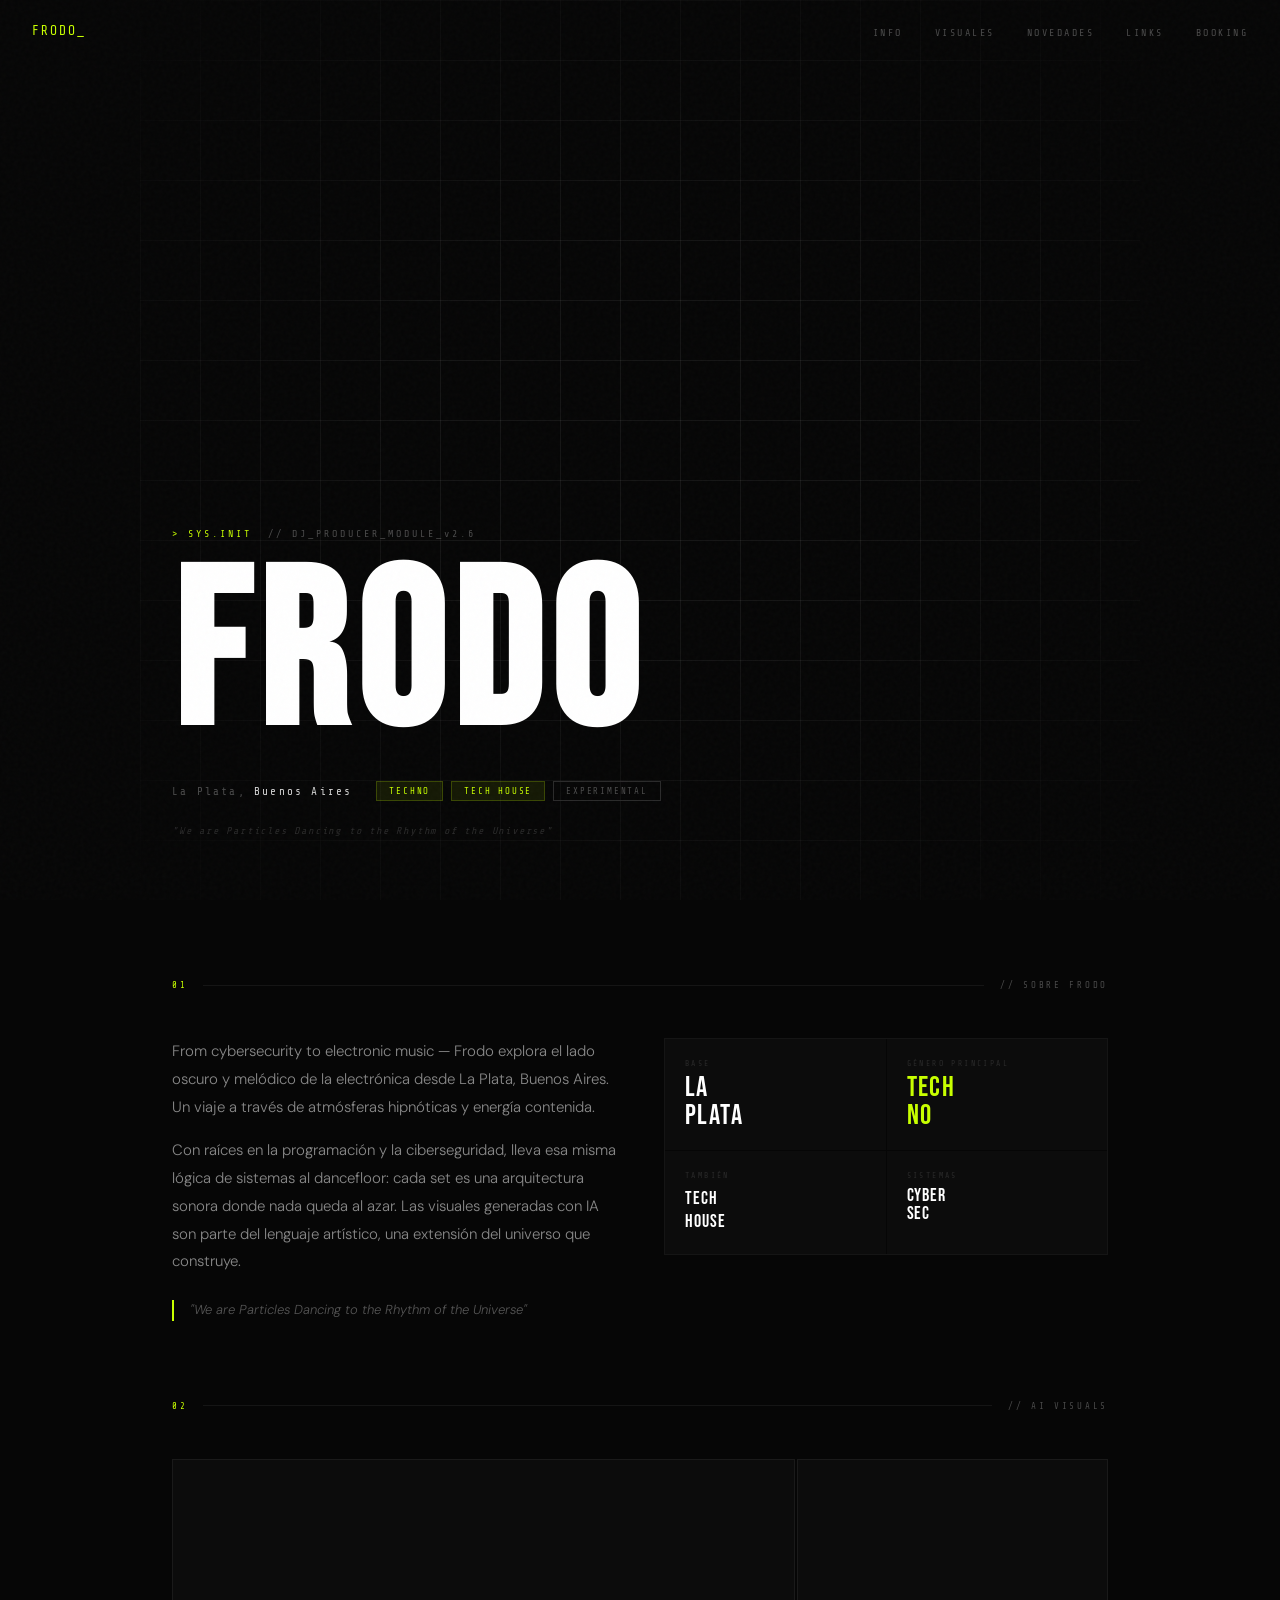
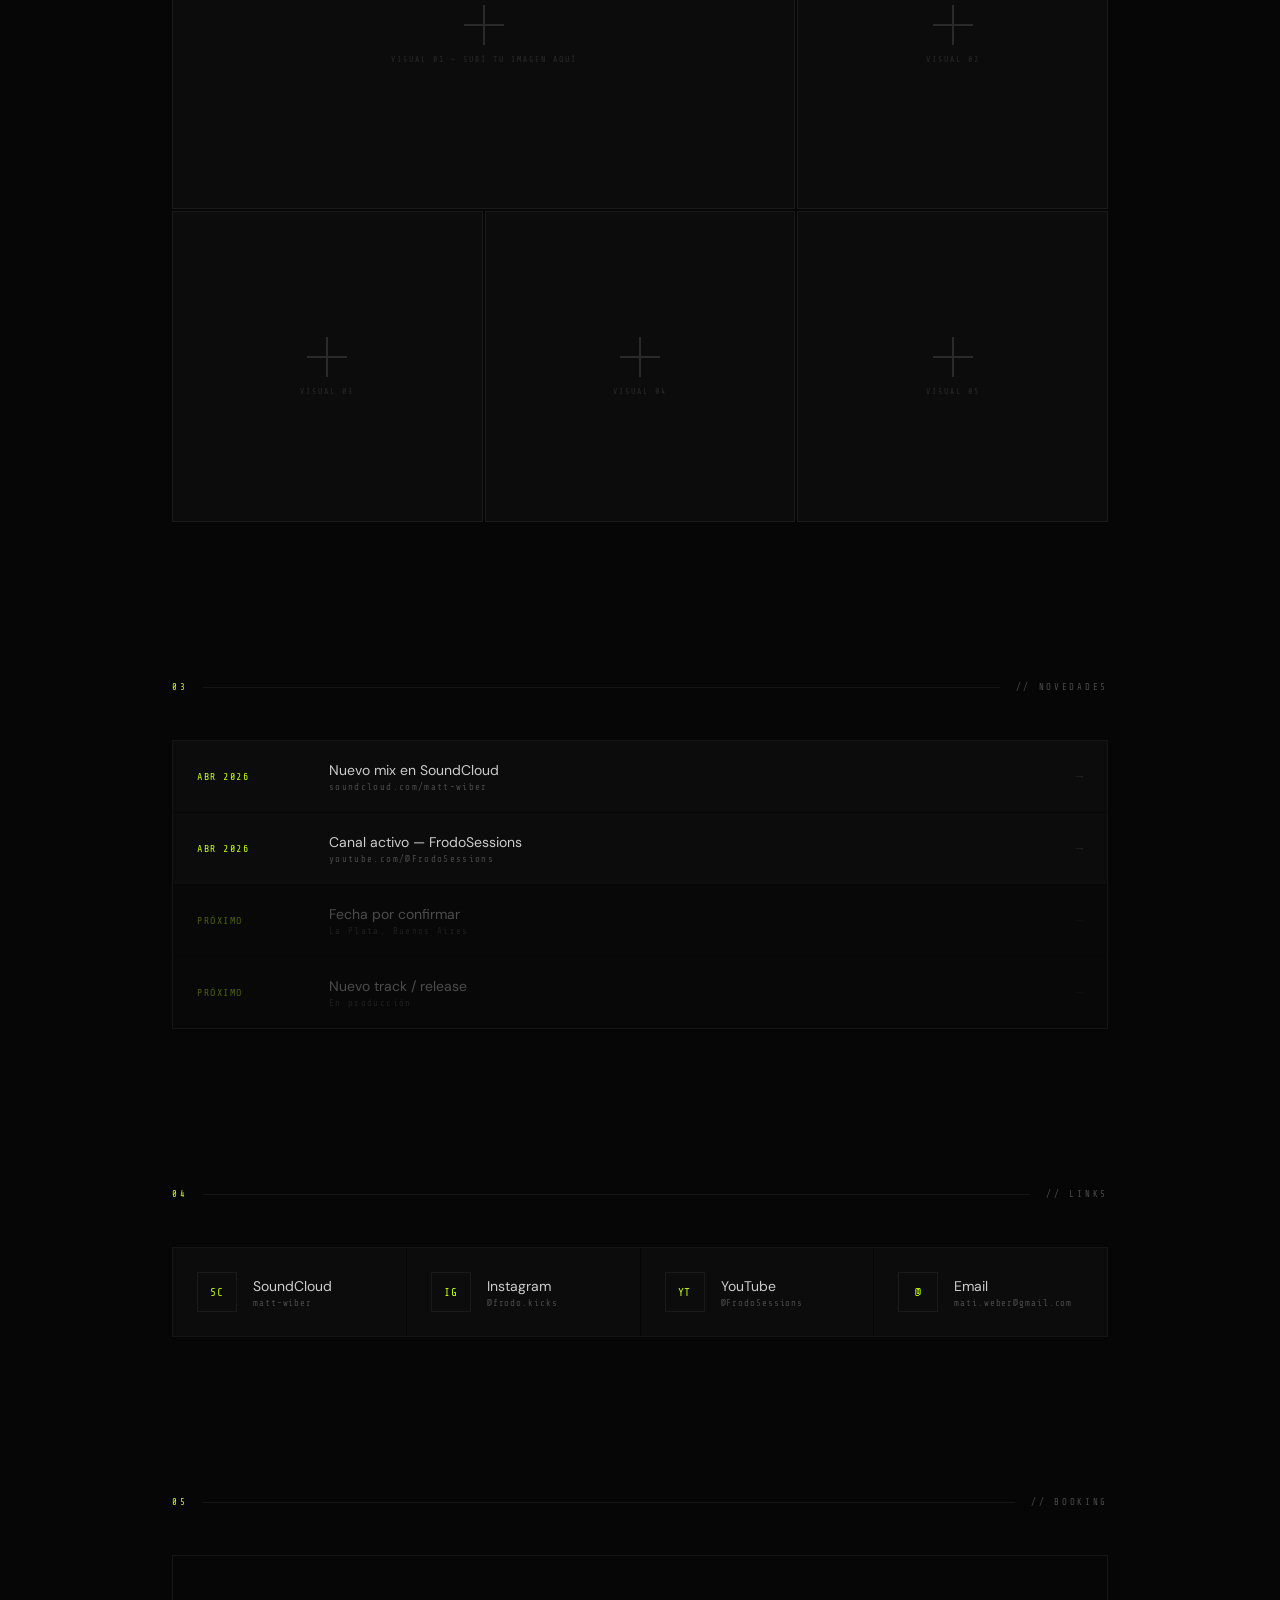
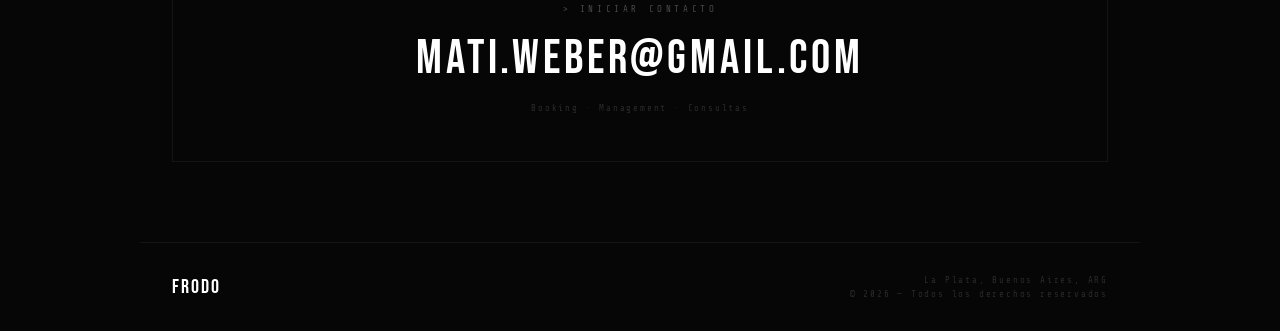
==== index.html @ ccbc21aa "Rename Website Frodo DJ.html to index.html" ====
<!DOCTYPE html>
<html lang="es">
<head>
  <meta charset="UTF-8" />
  <meta name="viewport" content="width=device-width, initial-scale=1.0" />
  <title>FRODO — DJ / Producer</title>
  <meta name="description" content="FRODO — DJ y productor de techno, tech house y electrónica experimental. La Plata, Buenos Aires." />
  <link rel="preconnect" href="https://fonts.googleapis.com" />
  <link rel="preconnect" href="https://fonts.gstatic.com" crossorigin />
  <link href="https://fonts.googleapis.com/css2?family=Share+Tech+Mono&family=Bebas+Neue&family=DM+Sans:wght@300;400;500&display=swap" rel="stylesheet" />
  <style>
    *, *::before, *::after { box-sizing: border-box; margin: 0; padding: 0; }

    :root {
      --acid: #c8ff00;
      --acid-dim: rgba(200, 255, 0, 0.08);
      --acid-mid: rgba(200, 255, 0, 0.25);
      --bg: #060606;
      --bg-1: #0c0c0c;
      --bg-2: #111111;
      --border: rgba(255,255,255,0.06);
      --border-acid: rgba(200, 255, 0, 0.2);
      --text: #d4d4d4;
      --text-dim: #4a4a4a;
      --text-muted: #2a2a2a;
      --mono: 'Share Tech Mono', monospace;
      --display: 'Bebas Neue', sans-serif;
      --body: 'DM Sans', sans-serif;
    }

    html { scroll-behavior: smooth; }

    body {
      background: var(--bg);
      color: var(--text);
      font-family: var(--body);
      font-weight: 300;
      overflow-x: hidden;
      cursor: crosshair;
    }

    /* SCROLLBAR */
    ::-webkit-scrollbar { width: 2px; }
    ::-webkit-scrollbar-track { background: var(--bg); }
    ::-webkit-scrollbar-thumb { background: var(--acid); }

    /* NOISE OVERLAY */
    body::before {
      content: '';
      position: fixed;
      inset: 0;
      background-image: url("data:image/svg+xml,%3Csvg viewBox='0 0 256 256' xmlns='http://www.w3.org/2000/svg'%3E%3Cfilter id='n'%3E%3CfeTurbulence type='fractalNoise' baseFrequency='0.9' numOctaves='4' stitchTiles='stitch'/%3E%3C/filter%3E%3Crect width='100%25' height='100%25' filter='url(%23n)' opacity='1'/%3E%3C/svg%3E");
      opacity: 0.025;
      pointer-events: none;
      z-index: 9999;
    }

    /* NAV */
    nav {
      position: fixed;
      top: 0; left: 0; right: 0;
      z-index: 100;
      padding: 1.25rem 2rem;
      display: flex;
      justify-content: space-between;
      align-items: center;
      border-bottom: 1px solid transparent;
      transition: border-color 0.3s, background 0.3s;
    }

    nav.scrolled {
      border-color: var(--border);
      background: rgba(6,6,6,0.92);
      backdrop-filter: blur(12px);
    }

    .nav-logo {
      font-family: var(--mono);
      font-size: 13px;
      color: var(--acid);
      letter-spacing: 0.15em;
      text-decoration: none;
    }

    .nav-links {
      display: flex;
      gap: 2rem;
      list-style: none;
    }

    .nav-links a {
      font-family: var(--mono);
      font-size: 10px;
      letter-spacing: 0.25em;
      text-transform: uppercase;
      color: var(--text-dim);
      text-decoration: none;
      transition: color 0.2s;
    }

    .nav-links a:hover { color: var(--acid); }

    /* HERO */
    .hero {
      min-height: 100vh;
      display: flex;
      flex-direction: column;
      justify-content: flex-end;
      padding: 0 2rem 4rem;
      position: relative;
      overflow: hidden;
    }

    /* Animated grid */
    .hero-grid {
      position: absolute;
      inset: 0;
      background-image:
        linear-gradient(var(--border) 1px, transparent 1px),
        linear-gradient(90deg, var(--border) 1px, transparent 1px);
      background-size: 60px 60px;
      animation: grid-shift 20s linear infinite;
    }

    @keyframes grid-shift {
      0% { transform: translate(0, 0); }
      100% { transform: translate(60px, 60px); }
    }

    /* Vignette */
    .hero::after {
      content: '';
      position: absolute;
      inset: 0;
      background: radial-gradient(ellipse at center, transparent 30%, var(--bg) 100%);
      pointer-events: none;
    }

    /* Scan line */
    .scan {
      position: absolute;
      left: 0; right: 0;
      height: 1px;
      background: var(--acid);
      opacity: 0;
      animation: scan-anim 6s ease-in-out infinite;
      z-index: 3;
    }

    @keyframes scan-anim {
      0% { top: 0%; opacity: 0; }
      5% { opacity: 0.4; }
      90% { opacity: 0.4; }
      100% { top: 100%; opacity: 0; }
    }

    .hero-content {
      position: relative;
      z-index: 5;
    }

    .hero-sys {
      font-family: var(--mono);
      font-size: 10px;
      color: var(--acid);
      letter-spacing: 0.3em;
      margin-bottom: 1.5rem;
      opacity: 0;
      animation: fade-up 0.6s ease forwards 0.3s;
    }

    .hero-sys span { color: var(--text-dim); }

    .hero-name {
      font-family: var(--display);
      font-size: clamp(90px, 22vw, 220px);
      line-height: 0.88;
      letter-spacing: 0.04em;
      color: #fff;
      position: relative;
      display: inline-block;
      opacity: 0;
      animation: fade-up 0.6s ease forwards 0.5s;
    }

    .hero-name::after {
      content: 'FRODO';
      position: absolute;
      left: 3px; top: 3px;
      color: var(--acid);
      opacity: 0;
      clip-path: polygon(0 30%, 100% 30%, 100% 50%, 0 50%);
      animation: glitch 8s ease-in-out infinite 2s;
    }

    @keyframes glitch {
      0%, 92%, 100% { opacity: 0; left: 3px; }
      93% { opacity: 0.7; left: -4px; }
      94% { opacity: 0; left: 3px; }
      96% { opacity: 0.5; left: 6px; }
      97% { opacity: 0; }
    }

    .hero-sub {
      display: flex;
      align-items: center;
      gap: 1.5rem;
      margin-top: 1.5rem;
      flex-wrap: wrap;
      opacity: 0;
      animation: fade-up 0.6s ease forwards 0.7s;
    }

    .hero-sub-line {
      font-family: var(--mono);
      font-size: 11px;
      letter-spacing: 0.2em;
      color: var(--text-dim);
    }

    .hero-sub-line strong { color: var(--text); font-weight: 400; }

    .hero-tags {
      display: flex;
      gap: 8px;
      flex-wrap: wrap;
    }

    .tag {
      font-family: var(--mono);
      font-size: 9px;
      letter-spacing: 0.2em;
      text-transform: uppercase;
      border: 1px solid var(--text-muted);
      padding: 4px 12px;
      color: var(--text-dim);
    }

    .tag.active {
      border-color: var(--border-acid);
      color: var(--acid);
      background: var(--acid-dim);
    }

    @keyframes fade-up {
      from { opacity: 0; transform: translateY(16px); }
      to { opacity: 1; transform: translateY(0); }
    }

    /* SECTIONS */
    section {
      padding: 5rem 2rem;
      max-width: 1000px;
      margin: 0 auto;
    }

    .section-header {
      display: flex;
      align-items: center;
      gap: 1rem;
      margin-bottom: 3rem;
    }

    .section-num {
      font-family: var(--mono);
      font-size: 9px;
      color: var(--acid);
      letter-spacing: 0.3em;
    }

    .section-line {
      flex: 1;
      height: 1px;
      background: var(--border);
    }

    .section-title {
      font-family: var(--mono);
      font-size: 9px;
      color: var(--text-dim);
      letter-spacing: 0.3em;
      text-transform: uppercase;
    }

    /* BIO */
    .bio-grid {
      display: grid;
      grid-template-columns: 1fr 1fr;
      gap: 3rem;
      align-items: start;
    }

    .bio-text {
      font-size: 15px;
      line-height: 1.85;
      color: #888;
    }

    .bio-text p + p { margin-top: 1rem; }

    .bio-stats {
      display: grid;
      grid-template-columns: 1fr 1fr;
      gap: 1px;
      border: 1px solid var(--border);
      overflow: hidden;
    }

    .stat-cell {
      padding: 1.25rem;
      background: var(--bg-1);
    }

    .stat-label {
      font-family: var(--mono);
      font-size: 8px;
      letter-spacing: 0.3em;
      color: var(--text-muted);
      text-transform: uppercase;
      margin-bottom: 0.4rem;
    }

    .stat-value {
      font-family: var(--display);
      font-size: 28px;
      letter-spacing: 0.05em;
      color: #fff;
      line-height: 1;
    }

    .stat-value.acid { color: var(--acid); }

    /* GALLERY */
    .gallery-grid {
      display: grid;
      grid-template-columns: repeat(12, 1fr);
      grid-template-rows: auto;
      gap: 2px;
    }

    .gallery-item {
      background: var(--bg-1);
      border: 1px solid var(--border);
      overflow: hidden;
      position: relative;
      cursor: pointer;
    }

    .gallery-item:nth-child(1) { grid-column: span 8; aspect-ratio: 16/9; }
    .gallery-item:nth-child(2) { grid-column: span 4; aspect-ratio: auto; }
    .gallery-item:nth-child(3) { grid-column: span 4; aspect-ratio: 1; }
    .gallery-item:nth-child(4) { grid-column: span 4; aspect-ratio: 1; }
    .gallery-item:nth-child(5) { grid-column: span 4; aspect-ratio: 1; }

    .gallery-item img {
      width: 100%;
      height: 100%;
      object-fit: cover;
      display: block;
      filter: grayscale(20%);
      transition: filter 0.4s, transform 0.4s;
    }

    .gallery-item:hover img {
      filter: grayscale(0%) brightness(1.1);
      transform: scale(1.03);
    }

    .gallery-placeholder {
      width: 100%;
      height: 100%;
      min-height: 200px;
      display: flex;
      flex-direction: column;
      align-items: center;
      justify-content: center;
      gap: 10px;
      background: var(--bg-1);
    }

    .gallery-placeholder-icon {
      width: 2px;
      height: 40px;
      background: var(--text-muted);
      position: relative;
    }

    .gallery-placeholder-icon::before {
      content: '';
      position: absolute;
      top: 50%; left: 50%;
      transform: translate(-50%, -50%) rotate(90deg);
      width: 2px;
      height: 40px;
      background: var(--text-muted);
    }

    .gallery-label {
      font-family: var(--mono);
      font-size: 8px;
      letter-spacing: 0.25em;
      color: var(--text-muted);
      text-transform: uppercase;
    }

    .gallery-overlay {
      position: absolute;
      inset: 0;
      background: rgba(6,6,6,0.7);
      display: flex;
      align-items: flex-end;
      padding: 1rem;
      opacity: 0;
      transition: opacity 0.3s;
    }

    .gallery-item:hover .gallery-overlay { opacity: 1; }

    .gallery-overlay-text {
      font-family: var(--mono);
      font-size: 9px;
      letter-spacing: 0.2em;
      color: var(--acid);
    }

    /* NOVEDADES */
    .news-list {
      display: flex;
      flex-direction: column;
      gap: 1px;
      border: 1px solid var(--border);
      overflow: hidden;
    }

    .news-item {
      display: grid;
      grid-template-columns: 100px 1fr auto;
      align-items: center;
      gap: 2rem;
      padding: 1.25rem 1.5rem;
      background: var(--bg-1);
      text-decoration: none;
      color: inherit;
      transition: background 0.2s;
    }

    .news-item:hover { background: var(--bg-2); }

    .news-item.placeholder { opacity: 0.35; pointer-events: none; }

    .news-date {
      font-family: var(--mono);
      font-size: 10px;
      color: var(--acid);
      letter-spacing: 0.15em;
    }

    .news-title {
      font-size: 14px;
      font-weight: 400;
      color: #ccc;
      margin: 0 0 3px;
    }

    .news-sub {
      font-family: var(--mono);
      font-size: 9px;
      color: var(--text-dim);
      letter-spacing: 0.15em;
    }

    .news-arrow {
      font-family: var(--mono);
      font-size: 12px;
      color: var(--text-muted);
      transition: color 0.2s, transform 0.2s;
    }

    .news-item:hover .news-arrow {
      color: var(--acid);
      transform: translateX(4px);
    }

    /* LINKS */
    .links-grid {
      display: grid;
      grid-template-columns: repeat(auto-fit, minmax(220px, 1fr));
      gap: 1px;
      border: 1px solid var(--border);
      overflow: hidden;
    }

    .link-card {
      display: flex;
      align-items: center;
      gap: 1rem;
      padding: 1.5rem;
      background: var(--bg-1);
      text-decoration: none;
      color: inherit;
      transition: background 0.2s;
      position: relative;
      overflow: hidden;
    }

    .link-card::before {
      content: '';
      position: absolute;
      top: 0; left: 0;
      width: 2px;
      height: 0;
      background: var(--acid);
      transition: height 0.3s;
    }

    .link-card:hover { background: var(--bg-2); }
    .link-card:hover::before { height: 100%; }

    .link-icon {
      width: 40px;
      height: 40px;
      border: 1px solid var(--border);
      display: flex;
      align-items: center;
      justify-content: center;
      font-family: var(--mono);
      font-size: 11px;
      color: var(--acid);
      flex-shrink: 0;
      letter-spacing: 0.05em;
    }

    .link-name {
      font-size: 14px;
      font-weight: 400;
      color: #ccc;
      margin: 0 0 3px;
    }

    .link-handle {
      font-family: var(--mono);
      font-size: 9px;
      color: var(--text-dim);
      letter-spacing: 0.1em;
    }

    /* CONTACT */
    .contact-wrap {
      border: 1px solid var(--border);
      padding: 3rem;
      text-align: center;
      position: relative;
      overflow: hidden;
    }

    .contact-wrap::before {
      content: '';
      position: absolute;
      inset: 0;
      background: var(--acid-dim);
      opacity: 0;
      transition: opacity 0.3s;
    }

    .contact-wrap:hover::before { opacity: 1; }

    .contact-pre {
      font-family: var(--mono);
      font-size: 9px;
      letter-spacing: 0.4em;
      color: var(--text-dim);
      text-transform: uppercase;
      margin-bottom: 1rem;
    }

    .contact-email {
      font-family: var(--display);
      font-size: clamp(24px, 4vw, 48px);
      letter-spacing: 0.08em;
      color: #fff;
      text-decoration: none;
      display: block;
      transition: color 0.2s;
      position: relative;
      z-index: 1;
    }

    .contact-email:hover { color: var(--acid); }

    .contact-note {
      font-family: var(--mono);
      font-size: 9px;
      letter-spacing: 0.2em;
      color: var(--text-muted);
      margin-top: 1rem;
      position: relative;
      z-index: 1;
    }

    /* FOOTER */
    footer {
      border-top: 1px solid var(--border);
      padding: 2rem;
      display: flex;
      justify-content: space-between;
      align-items: center;
      max-width: 1000px;
      margin: 0 auto;
    }

    .footer-logo {
      font-family: var(--display);
      font-size: 20px;
      letter-spacing: 0.1em;
      color: #fff;
    }

    .footer-meta {
      font-family: var(--mono);
      font-size: 9px;
      letter-spacing: 0.2em;
      color: var(--text-muted);
      text-align: right;
    }

    /* TERMINAL BLINK */
    .blink {
      animation: blink 1.2s step-end infinite;
    }
    @keyframes blink {
      0%, 100% { opacity: 1; }
      50% { opacity: 0; }
    }

    /* RESPONSIVE */
    @media (max-width: 768px) {
      nav { padding: 1rem 1.25rem; }
      .nav-links { display: none; }
      .hero { padding: 0 1.25rem 3rem; }
      .hero-name { font-size: clamp(70px, 20vw, 130px); }
      section { padding: 3.5rem 1.25rem; }
      .bio-grid { grid-template-columns: 1fr; gap: 2rem; }
      .gallery-item:nth-child(1) { grid-column: span 12; }
      .gallery-item:nth-child(2) { grid-column: span 12; aspect-ratio: 16/9; }
      .gallery-item:nth-child(3),
      .gallery-item:nth-child(4),
      .gallery-item:nth-child(5) { grid-column: span 4; }
      .news-item { grid-template-columns: 1fr; gap: 0.5rem; }
      .news-date { font-size: 9px; }
      .contact-wrap { padding: 2rem 1.25rem; }
      footer { flex-direction: column; gap: 1rem; text-align: center; }
      .footer-meta { text-align: center; }
    }
  </style>
</head>
<body>

  <nav id="nav">
    <a class="nav-logo" href="#">FRODO<span class="blink">_</span></a>
    <ul class="nav-links">
      <li><a href="#bio">Info</a></li>
      <li><a href="#visuals">Visuales</a></li>
      <li><a href="#news">Novedades</a></li>
      <li><a href="#links">Links</a></li>
      <li><a href="#contact">Booking</a></li>
    </ul>
  </nav>

  <!-- HERO -->
  <section class="hero" id="hero">
    <div class="hero-grid"></div>
    <div class="scan"></div>
    <div class="hero-content">
      <p class="hero-sys">> SYS.INIT &nbsp;<span>// DJ_PRODUCER_MODULE_v2.6</span></p>
      <h1 class="hero-name">FRODO</h1>
      <div class="hero-sub">
        <span class="hero-sub-line">La Plata, <strong>Buenos Aires</strong></span>
        <div class="hero-tags">
          <span class="tag active">Techno</span>
          <span class="tag active">Tech House</span>
          <span class="tag">Experimental</span>
        </div>
      </div>
      <p style="font-family: var(--mono); font-size: 10px; color: var(--text-muted); letter-spacing: 0.18em; margin-top: 1.5rem; opacity: 0; animation: fade-up 0.6s ease forwards 0.9s; font-style: italic;">"We are Particles Dancing to the Rhythm of the Universe"</p>
    </div>
  </section>

  <!-- BIO -->
  <section id="bio">
    <div class="section-header">
      <span class="section-num">01</span>
      <div class="section-line"></div>
      <span class="section-title">// Sobre Frodo</span>
    </div>
    <div class="bio-grid">
      <div class="bio-text">
          <p>From cybersecurity to electronic music — Frodo explora el lado oscuro y melódico de la electrónica desde La Plata, Buenos Aires. Un viaje a través de atmósferas hipnóticas y energía contenida.</p>
        <p>Con raíces en la programación y la ciberseguridad, lleva esa misma lógica de sistemas al dancefloor: cada set es una arquitectura sonora donde nada queda al azar. Las visuales generadas con IA son parte del lenguaje artístico, una extensión del universo que construye.</p>
        <p style="margin-top: 1.5rem; font-style: italic; color: #555; font-size: 13px; border-left: 2px solid var(--acid); padding-left: 1rem; line-height: 1.6;">"We are Particles Dancing to the Rhythm of the Universe"</p>
      </div>
      <div class="bio-stats">
        <div class="stat-cell">
          <p class="stat-label">Base</p>
          <p class="stat-value">La <br>Plata</p>
        </div>
        <div class="stat-cell">
          <p class="stat-label">Género principal</p>
          <p class="stat-value acid">TECH<br>NO</p>
        </div>
        <div class="stat-cell">
          <p class="stat-label">También</p>
          <p class="stat-value" style="font-size:18px; line-height:1.3">TECH<br>HOUSE</p>
        </div>
        <div class="stat-cell">
          <p class="stat-label">Sistemas</p>
          <p class="stat-value" style="font-size:18px">CYBER<br>SEC</p>
        </div>
      </div>
    </div>
  </section>

  <!-- GALLERY -->
  <section id="visuals" style="padding-top: 0;">
    <div class="section-header">
      <span class="section-num">02</span>
      <div class="section-line"></div>
      <span class="section-title">// AI Visuals</span>
    </div>
    <div class="gallery-grid">
      <!-- Reemplazá src="..." con tus imágenes reales -->
      <div class="gallery-item">
        <div class="gallery-placeholder">
          <div class="gallery-placeholder-icon"></div>
          <span class="gallery-label">Visual 01 — subí tu imagen aquí</span>
        </div>
        <div class="gallery-overlay">
          <span class="gallery-overlay-text">AI_VISUAL_001.jpg</span>
        </div>
      </div>
      <div class="gallery-item">
        <div class="gallery-placeholder">
          <div class="gallery-placeholder-icon"></div>
          <span class="gallery-label">Visual 02</span>
        </div>
        <div class="gallery-overlay">
          <span class="gallery-overlay-text">AI_VISUAL_002.jpg</span>
        </div>
      </div>
      <div class="gallery-item">
        <div class="gallery-placeholder">
          <div class="gallery-placeholder-icon"></div>
          <span class="gallery-label">Visual 03</span>
        </div>
        <div class="gallery-overlay">
          <span class="gallery-overlay-text">AI_VISUAL_003.jpg</span>
        </div>
      </div>
      <div class="gallery-item">
        <div class="gallery-placeholder">
          <div class="gallery-placeholder-icon"></div>
          <span class="gallery-label">Visual 04</span>
        </div>
        <div class="gallery-overlay">
          <span class="gallery-overlay-text">AI_VISUAL_004.jpg</span>
        </div>
      </div>
      <div class="gallery-item">
        <div class="gallery-placeholder">
          <div class="gallery-placeholder-icon"></div>
          <span class="gallery-label">Visual 05</span>
        </div>
        <div class="gallery-overlay">
          <span class="gallery-overlay-text">AI_VISUAL_005.jpg</span>
        </div>
      </div>
    </div>
  </section>

  <!-- NOVEDADES -->
  <section id="news">
    <div class="section-header">
      <span class="section-num">03</span>
      <div class="section-line"></div>
      <span class="section-title">// Novedades</span>
    </div>
    <div class="news-list">
      <!-- TEMPLATE: copiá este bloque para agregar eventos/canciones nuevas -->
      <a href="https://soundcloud.com/matt-wiber" class="news-item" target="_blank" rel="noopener">
        <span class="news-date">ABR 2026</span>
        <div>
          <p class="news-title">Nuevo mix en SoundCloud</p>
          <p class="news-sub">soundcloud.com/matt-wiber</p>
        </div>
        <span class="news-arrow">→</span>
      </a>
      <a href="https://www.youtube.com/@FrodoSessions" class="news-item" target="_blank" rel="noopener">
        <span class="news-date">ABR 2026</span>
        <div>
          <p class="news-title">Canal activo — FrodoSessions</p>
          <p class="news-sub">youtube.com/@FrodoSessions</p>
        </div>
        <span class="news-arrow">→</span>
      </a>
      <!-- Placeholder futuros -->
      <div class="news-item placeholder">
        <span class="news-date">PRÓXIMO</span>
        <div>
          <p class="news-title">Fecha por confirmar</p>
          <p class="news-sub">La Plata, Buenos Aires</p>
        </div>
        <span class="news-arrow">→</span>
      </div>
      <div class="news-item placeholder">
        <span class="news-date">PRÓXIMO</span>
        <div>
          <p class="news-title">Nuevo track / release</p>
          <p class="news-sub">En producción</p>
        </div>
        <span class="news-arrow">→</span>
      </div>
    </div>
  </section>

  <!-- LINKS -->
  <section id="links">
    <div class="section-header">
      <span class="section-num">04</span>
      <div class="section-line"></div>
      <span class="section-title">// Links</span>
    </div>
    <div class="links-grid">
      <a class="link-card" href="https://soundcloud.com/matt-wiber" target="_blank" rel="noopener">
        <div class="link-icon">SC</div>
        <div>
          <p class="link-name">SoundCloud</p>
          <p class="link-handle">matt-wiber</p>
        </div>
      </a>
      <a class="link-card" href="https://www.instagram.com/frodo.kicks" target="_blank" rel="noopener">
        <div class="link-icon">IG</div>
        <div>
          <p class="link-name">Instagram</p>
          <p class="link-handle">@frodo.kicks</p>
        </div>
      </a>
      <a class="link-card" href="https://www.youtube.com/@FrodoSessions" target="_blank" rel="noopener">
        <div class="link-icon">YT</div>
        <div>
          <p class="link-name">YouTube</p>
          <p class="link-handle">@FrodoSessions</p>
        </div>
      </a>
      <a class="link-card" href="mailto:mati.weber@gmail.com">
        <div class="link-icon">@</div>
        <div>
          <p class="link-name">Email</p>
          <p class="link-handle">mati.weber@gmail.com</p>
        </div>
      </a>
    </div>
  </section>

  <!-- CONTACT -->
  <section id="contact">
    <div class="section-header">
      <span class="section-num">05</span>
      <div class="section-line"></div>
      <span class="section-title">// Booking</span>
    </div>
    <div class="contact-wrap">
      <p class="contact-pre">> INICIAR CONTACTO</p>
      <a href="mailto:mati.weber@gmail.com" class="contact-email">mati.weber@gmail.com</a>
      <p class="contact-note">Booking · Management · Consultas</p>
    </div>
  </section>

  <footer>
    <span class="footer-logo">FRODO</span>
    <div class="footer-meta">
      <p>La Plata, Buenos Aires, ARG</p>
      <p style="margin-top:4px;">&copy; 2026 — Todos los derechos reservados</p>
    </div>
  </footer>

  <script>
    const nav = document.getElementById('nav');
    window.addEventListener('scroll', () => {
      nav.classList.toggle('scrolled', window.scrollY > 40);
    });
  </script>

</body>
</html>
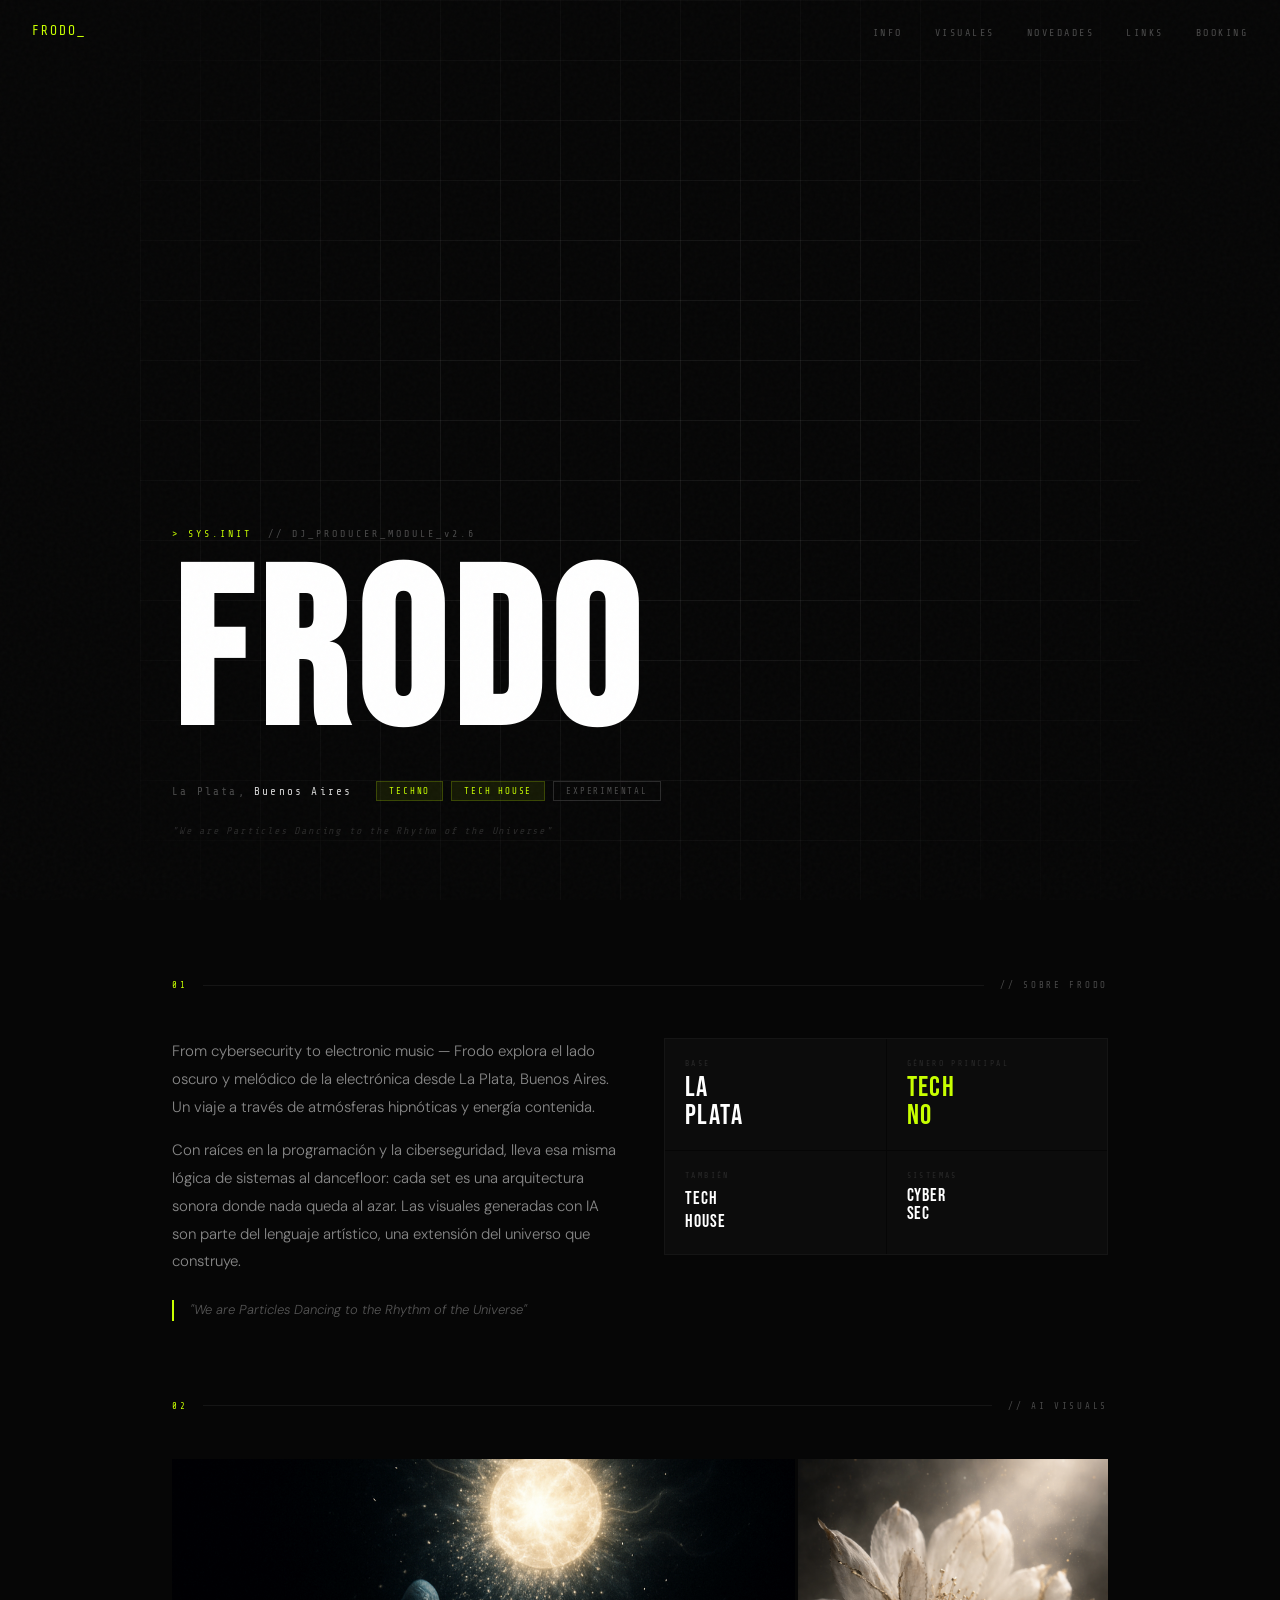
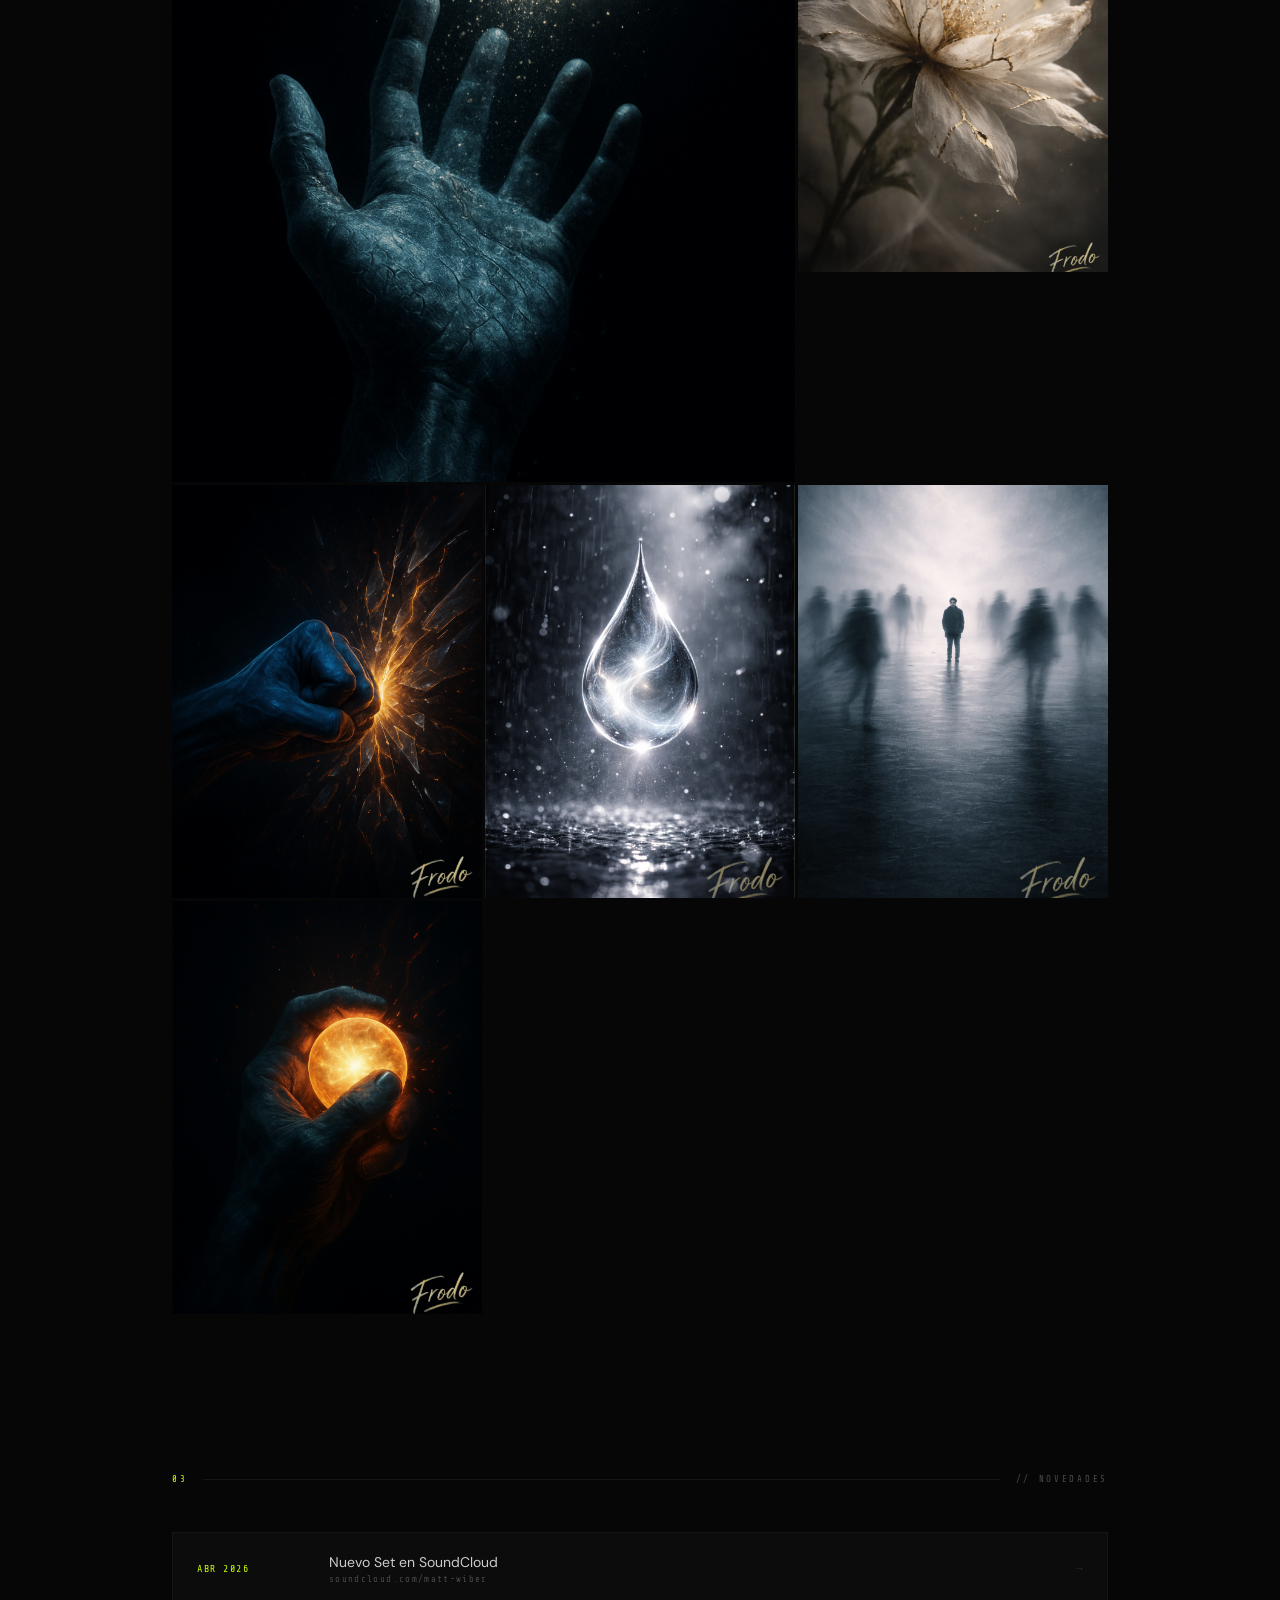
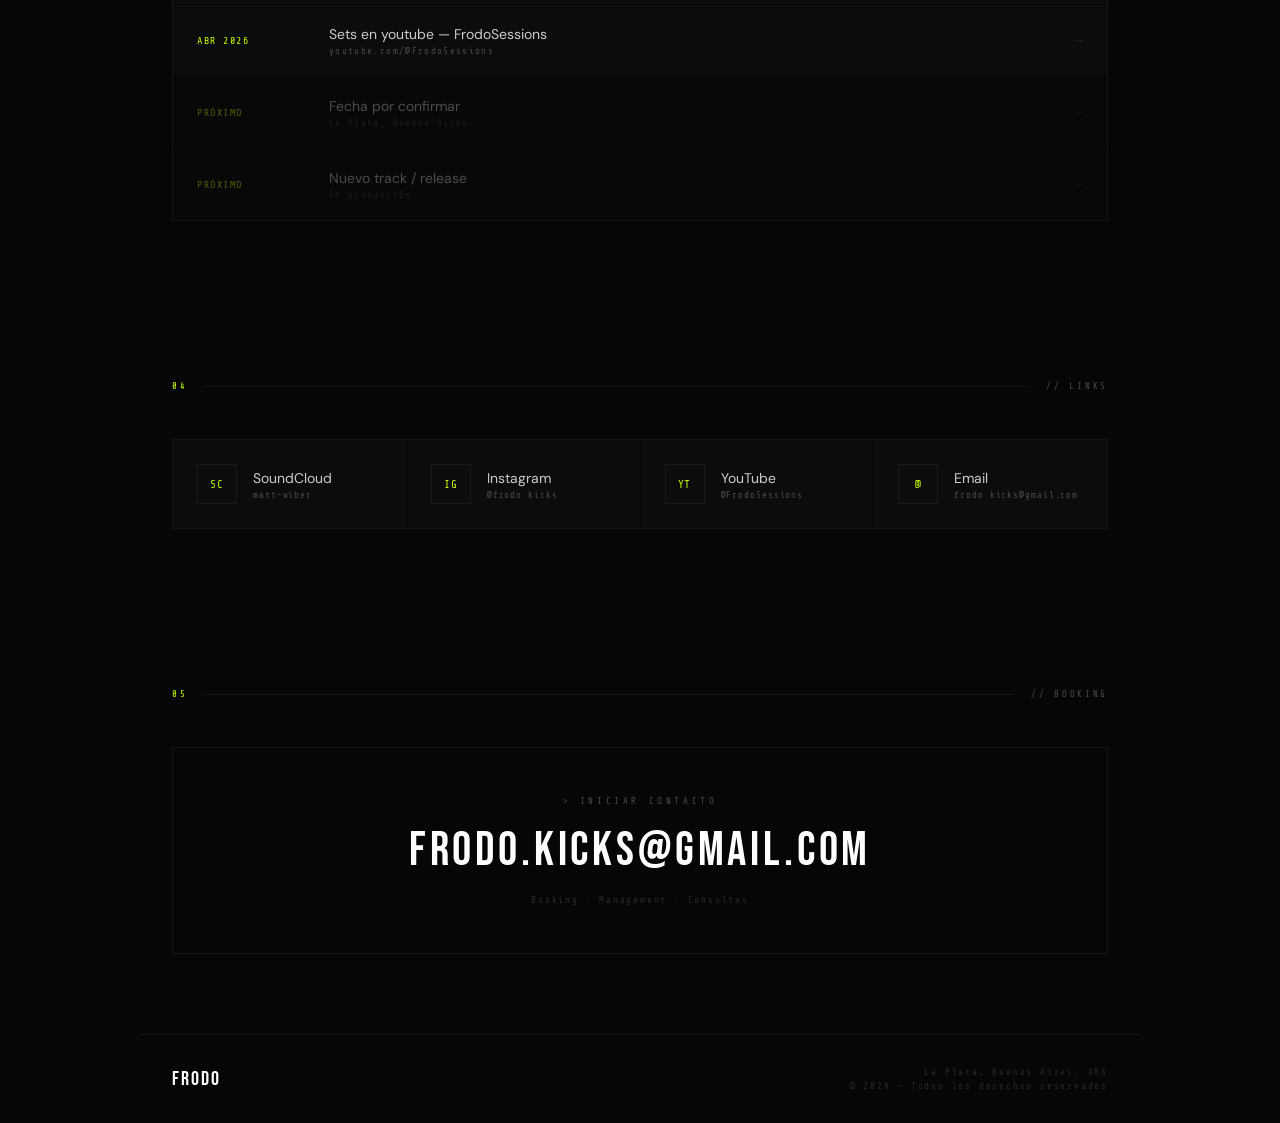
==== commit 4725882c: "Initial commit" ====
--- a/index.html
+++ b/index.html
@@ -8,650 +8,9 @@
   <link rel="preconnect" href="https://fonts.googleapis.com" />
   <link rel="preconnect" href="https://fonts.gstatic.com" crossorigin />
   <link href="https://fonts.googleapis.com/css2?family=Share+Tech+Mono&family=Bebas+Neue&family=DM+Sans:wght@300;400;500&display=swap" rel="stylesheet" />
-  <style>
-    *, *::before, *::after { box-sizing: border-box; margin: 0; padding: 0; }
-
-    :root {
-      --acid: #c8ff00;
-      --acid-dim: rgba(200, 255, 0, 0.08);
-      --acid-mid: rgba(200, 255, 0, 0.25);
-      --bg: #060606;
-      --bg-1: #0c0c0c;
-      --bg-2: #111111;
-      --border: rgba(255,255,255,0.06);
-      --border-acid: rgba(200, 255, 0, 0.2);
-      --text: #d4d4d4;
-      --text-dim: #4a4a4a;
-      --text-muted: #2a2a2a;
-      --mono: 'Share Tech Mono', monospace;
-      --display: 'Bebas Neue', sans-serif;
-      --body: 'DM Sans', sans-serif;
-    }
-
-    html { scroll-behavior: smooth; }
-
-    body {
-      background: var(--bg);
-      color: var(--text);
-      font-family: var(--body);
-      font-weight: 300;
-      overflow-x: hidden;
-      cursor: crosshair;
-    }
-
-    /* SCROLLBAR */
-    ::-webkit-scrollbar { width: 2px; }
-    ::-webkit-scrollbar-track { background: var(--bg); }
-    ::-webkit-scrollbar-thumb { background: var(--acid); }
-
-    /* NOISE OVERLAY */
-    body::before {
-      content: '';
-      position: fixed;
-      inset: 0;
-      background-image: url("data:image/svg+xml,%3Csvg viewBox='0 0 256 256' xmlns='http://www.w3.org/2000/svg'%3E%3Cfilter id='n'%3E%3CfeTurbulence type='fractalNoise' baseFrequency='0.9' numOctaves='4' stitchTiles='stitch'/%3E%3C/filter%3E%3Crect width='100%25' height='100%25' filter='url(%23n)' opacity='1'/%3E%3C/svg%3E");
-      opacity: 0.025;
-      pointer-events: none;
-      z-index: 9999;
-    }
-
-    /* NAV */
-    nav {
-      position: fixed;
-      top: 0; left: 0; right: 0;
-      z-index: 100;
-      padding: 1.25rem 2rem;
-      display: flex;
-      justify-content: space-between;
-      align-items: center;
-      border-bottom: 1px solid transparent;
-      transition: border-color 0.3s, background 0.3s;
-    }
-
-    nav.scrolled {
-      border-color: var(--border);
-      background: rgba(6,6,6,0.92);
-      backdrop-filter: blur(12px);
-    }
-
-    .nav-logo {
-      font-family: var(--mono);
-      font-size: 13px;
-      color: var(--acid);
-      letter-spacing: 0.15em;
-      text-decoration: none;
-    }
-
-    .nav-links {
-      display: flex;
-      gap: 2rem;
-      list-style: none;
-    }
-
-    .nav-links a {
-      font-family: var(--mono);
-      font-size: 10px;
-      letter-spacing: 0.25em;
-      text-transform: uppercase;
-      color: var(--text-dim);
-      text-decoration: none;
-      transition: color 0.2s;
-    }
-
-    .nav-links a:hover { color: var(--acid); }
-
-    /* HERO */
-    .hero {
-      min-height: 100vh;
-      display: flex;
-      flex-direction: column;
-      justify-content: flex-end;
-      padding: 0 2rem 4rem;
-      position: relative;
-      overflow: hidden;
-    }
-
-    /* Animated grid */
-    .hero-grid {
-      position: absolute;
-      inset: 0;
-      background-image:
-        linear-gradient(var(--border) 1px, transparent 1px),
-        linear-gradient(90deg, var(--border) 1px, transparent 1px);
-      background-size: 60px 60px;
-      animation: grid-shift 20s linear infinite;
-    }
-
-    @keyframes grid-shift {
-      0% { transform: translate(0, 0); }
-      100% { transform: translate(60px, 60px); }
-    }
-
-    /* Vignette */
-    .hero::after {
-      content: '';
-      position: absolute;
-      inset: 0;
-      background: radial-gradient(ellipse at center, transparent 30%, var(--bg) 100%);
-      pointer-events: none;
-    }
-
-    /* Scan line */
-    .scan {
-      position: absolute;
-      left: 0; right: 0;
-      height: 1px;
-      background: var(--acid);
-      opacity: 0;
-      animation: scan-anim 6s ease-in-out infinite;
-      z-index: 3;
-    }
-
-    @keyframes scan-anim {
-      0% { top: 0%; opacity: 0; }
-      5% { opacity: 0.4; }
-      90% { opacity: 0.4; }
-      100% { top: 100%; opacity: 0; }
-    }
-
-    .hero-content {
-      position: relative;
-      z-index: 5;
-    }
-
-    .hero-sys {
-      font-family: var(--mono);
-      font-size: 10px;
-      color: var(--acid);
-      letter-spacing: 0.3em;
-      margin-bottom: 1.5rem;
-      opacity: 0;
-      animation: fade-up 0.6s ease forwards 0.3s;
-    }
-
-    .hero-sys span { color: var(--text-dim); }
-
-    .hero-name {
-      font-family: var(--display);
-      font-size: clamp(90px, 22vw, 220px);
-      line-height: 0.88;
-      letter-spacing: 0.04em;
-      color: #fff;
-      position: relative;
-      display: inline-block;
-      opacity: 0;
-      animation: fade-up 0.6s ease forwards 0.5s;
-    }
-
-    .hero-name::after {
-      content: 'FRODO';
-      position: absolute;
-      left: 3px; top: 3px;
-      color: var(--acid);
-      opacity: 0;
-      clip-path: polygon(0 30%, 100% 30%, 100% 50%, 0 50%);
-      animation: glitch 8s ease-in-out infinite 2s;
-    }
-
-    @keyframes glitch {
-      0%, 92%, 100% { opacity: 0; left: 3px; }
-      93% { opacity: 0.7; left: -4px; }
-      94% { opacity: 0; left: 3px; }
-      96% { opacity: 0.5; left: 6px; }
-      97% { opacity: 0; }
-    }
-
-    .hero-sub {
-      display: flex;
-      align-items: center;
-      gap: 1.5rem;
-      margin-top: 1.5rem;
-      flex-wrap: wrap;
-      opacity: 0;
-      animation: fade-up 0.6s ease forwards 0.7s;
-    }
-
-    .hero-sub-line {
-      font-family: var(--mono);
-      font-size: 11px;
-      letter-spacing: 0.2em;
-      color: var(--text-dim);
-    }
-
-    .hero-sub-line strong { color: var(--text); font-weight: 400; }
-
-    .hero-tags {
-      display: flex;
-      gap: 8px;
-      flex-wrap: wrap;
-    }
-
-    .tag {
-      font-family: var(--mono);
-      font-size: 9px;
-      letter-spacing: 0.2em;
-      text-transform: uppercase;
-      border: 1px solid var(--text-muted);
-      padding: 4px 12px;
-      color: var(--text-dim);
-    }
-
-    .tag.active {
-      border-color: var(--border-acid);
-      color: var(--acid);
-      background: var(--acid-dim);
-    }
-
-    @keyframes fade-up {
-      from { opacity: 0; transform: translateY(16px); }
-      to { opacity: 1; transform: translateY(0); }
-    }
-
-    /* SECTIONS */
-    section {
-      padding: 5rem 2rem;
-      max-width: 1000px;
-      margin: 0 auto;
-    }
-
-    .section-header {
-      display: flex;
-      align-items: center;
-      gap: 1rem;
-      margin-bottom: 3rem;
-    }
-
-    .section-num {
-      font-family: var(--mono);
-      font-size: 9px;
-      color: var(--acid);
-      letter-spacing: 0.3em;
-    }
-
-    .section-line {
-      flex: 1;
-      height: 1px;
-      background: var(--border);
-    }
-
-    .section-title {
-      font-family: var(--mono);
-      font-size: 9px;
-      color: var(--text-dim);
-      letter-spacing: 0.3em;
-      text-transform: uppercase;
-    }
-
-    /* BIO */
-    .bio-grid {
-      display: grid;
-      grid-template-columns: 1fr 1fr;
-      gap: 3rem;
-      align-items: start;
-    }
-
-    .bio-text {
-      font-size: 15px;
-      line-height: 1.85;
-      color: #888;
-    }
-
-    .bio-text p + p { margin-top: 1rem; }
-
-    .bio-stats {
-      display: grid;
-      grid-template-columns: 1fr 1fr;
-      gap: 1px;
-      border: 1px solid var(--border);
-      overflow: hidden;
-    }
-
-    .stat-cell {
-      padding: 1.25rem;
-      background: var(--bg-1);
-    }
-
-    .stat-label {
-      font-family: var(--mono);
-      font-size: 8px;
-      letter-spacing: 0.3em;
-      color: var(--text-muted);
-      text-transform: uppercase;
-      margin-bottom: 0.4rem;
-    }
-
-    .stat-value {
-      font-family: var(--display);
-      font-size: 28px;
-      letter-spacing: 0.05em;
-      color: #fff;
-      line-height: 1;
-    }
-
-    .stat-value.acid { color: var(--acid); }
-
-    /* GALLERY */
-    .gallery-grid {
-      display: grid;
-      grid-template-columns: repeat(12, 1fr);
-      grid-template-rows: auto;
-      gap: 2px;
-    }
-
-    .gallery-item {
-      background: var(--bg-1);
-      border: 1px solid var(--border);
-      overflow: hidden;
-      position: relative;
-      cursor: pointer;
-    }
-
-    .gallery-item:nth-child(1) { grid-column: span 8; aspect-ratio: 16/9; }
-    .gallery-item:nth-child(2) { grid-column: span 4; aspect-ratio: auto; }
-    .gallery-item:nth-child(3) { grid-column: span 4; aspect-ratio: 1; }
-    .gallery-item:nth-child(4) { grid-column: span 4; aspect-ratio: 1; }
-    .gallery-item:nth-child(5) { grid-column: span 4; aspect-ratio: 1; }
-
-    .gallery-item img {
-      width: 100%;
-      height: 100%;
-      object-fit: cover;
-      display: block;
-      filter: grayscale(20%);
-      transition: filter 0.4s, transform 0.4s;
-    }
-
-    .gallery-item:hover img {
-      filter: grayscale(0%) brightness(1.1);
-      transform: scale(1.03);
-    }
-
-    .gallery-placeholder {
-      width: 100%;
-      height: 100%;
-      min-height: 200px;
-      display: flex;
-      flex-direction: column;
-      align-items: center;
-      justify-content: center;
-      gap: 10px;
-      background: var(--bg-1);
-    }
-
-    .gallery-placeholder-icon {
-      width: 2px;
-      height: 40px;
-      background: var(--text-muted);
-      position: relative;
-    }
-
-    .gallery-placeholder-icon::before {
-      content: '';
-      position: absolute;
-      top: 50%; left: 50%;
-      transform: translate(-50%, -50%) rotate(90deg);
-      width: 2px;
-      height: 40px;
-      background: var(--text-muted);
-    }
-
-    .gallery-label {
-      font-family: var(--mono);
-      font-size: 8px;
-      letter-spacing: 0.25em;
-      color: var(--text-muted);
-      text-transform: uppercase;
-    }
-
-    .gallery-overlay {
-      position: absolute;
-      inset: 0;
-      background: rgba(6,6,6,0.7);
-      display: flex;
-      align-items: flex-end;
-      padding: 1rem;
-      opacity: 0;
-      transition: opacity 0.3s;
-    }
-
-    .gallery-item:hover .gallery-overlay { opacity: 1; }
-
-    .gallery-overlay-text {
-      font-family: var(--mono);
-      font-size: 9px;
-      letter-spacing: 0.2em;
-      color: var(--acid);
-    }
-
-    /* NOVEDADES */
-    .news-list {
-      display: flex;
-      flex-direction: column;
-      gap: 1px;
-      border: 1px solid var(--border);
-      overflow: hidden;
-    }
-
-    .news-item {
-      display: grid;
-      grid-template-columns: 100px 1fr auto;
-      align-items: center;
-      gap: 2rem;
-      padding: 1.25rem 1.5rem;
-      background: var(--bg-1);
-      text-decoration: none;
-      color: inherit;
-      transition: background 0.2s;
-    }
-
-    .news-item:hover { background: var(--bg-2); }
-
-    .news-item.placeholder { opacity: 0.35; pointer-events: none; }
-
-    .news-date {
-      font-family: var(--mono);
-      font-size: 10px;
-      color: var(--acid);
-      letter-spacing: 0.15em;
-    }
-
-    .news-title {
-      font-size: 14px;
-      font-weight: 400;
-      color: #ccc;
-      margin: 0 0 3px;
-    }
-
-    .news-sub {
-      font-family: var(--mono);
-      font-size: 9px;
-      color: var(--text-dim);
-      letter-spacing: 0.15em;
-    }
-
-    .news-arrow {
-      font-family: var(--mono);
-      font-size: 12px;
-      color: var(--text-muted);
-      transition: color 0.2s, transform 0.2s;
-    }
-
-    .news-item:hover .news-arrow {
-      color: var(--acid);
-      transform: translateX(4px);
-    }
-
-    /* LINKS */
-    .links-grid {
-      display: grid;
-      grid-template-columns: repeat(auto-fit, minmax(220px, 1fr));
-      gap: 1px;
-      border: 1px solid var(--border);
-      overflow: hidden;
-    }
-
-    .link-card {
-      display: flex;
-      align-items: center;
-      gap: 1rem;
-      padding: 1.5rem;
-      background: var(--bg-1);
-      text-decoration: none;
-      color: inherit;
-      transition: background 0.2s;
-      position: relative;
-      overflow: hidden;
-    }
-
-    .link-card::before {
-      content: '';
-      position: absolute;
-      top: 0; left: 0;
-      width: 2px;
-      height: 0;
-      background: var(--acid);
-      transition: height 0.3s;
-    }
-
-    .link-card:hover { background: var(--bg-2); }
-    .link-card:hover::before { height: 100%; }
-
-    .link-icon {
-      width: 40px;
-      height: 40px;
-      border: 1px solid var(--border);
-      display: flex;
-      align-items: center;
-      justify-content: center;
-      font-family: var(--mono);
-      font-size: 11px;
-      color: var(--acid);
-      flex-shrink: 0;
-      letter-spacing: 0.05em;
-    }
-
-    .link-name {
-      font-size: 14px;
-      font-weight: 400;
-      color: #ccc;
-      margin: 0 0 3px;
-    }
-
-    .link-handle {
-      font-family: var(--mono);
-      font-size: 9px;
-      color: var(--text-dim);
-      letter-spacing: 0.1em;
-    }
-
-    /* CONTACT */
-    .contact-wrap {
-      border: 1px solid var(--border);
-      padding: 3rem;
-      text-align: center;
-      position: relative;
-      overflow: hidden;
-    }
-
-    .contact-wrap::before {
-      content: '';
-      position: absolute;
-      inset: 0;
-      background: var(--acid-dim);
-      opacity: 0;
-      transition: opacity 0.3s;
-    }
-
-    .contact-wrap:hover::before { opacity: 1; }
-
-    .contact-pre {
-      font-family: var(--mono);
-      font-size: 9px;
-      letter-spacing: 0.4em;
-      color: var(--text-dim);
-      text-transform: uppercase;
-      margin-bottom: 1rem;
-    }
-
-    .contact-email {
-      font-family: var(--display);
-      font-size: clamp(24px, 4vw, 48px);
-      letter-spacing: 0.08em;
-      color: #fff;
-      text-decoration: none;
-      display: block;
-      transition: color 0.2s;
-      position: relative;
-      z-index: 1;
-    }
-
-    .contact-email:hover { color: var(--acid); }
-
-    .contact-note {
-      font-family: var(--mono);
-      font-size: 9px;
-      letter-spacing: 0.2em;
-      color: var(--text-muted);
-      margin-top: 1rem;
-      position: relative;
-      z-index: 1;
-    }
-
-    /* FOOTER */
-    footer {
-      border-top: 1px solid var(--border);
-      padding: 2rem;
-      display: flex;
-      justify-content: space-between;
-      align-items: center;
-      max-width: 1000px;
-      margin: 0 auto;
-    }
-
-    .footer-logo {
-      font-family: var(--display);
-      font-size: 20px;
-      letter-spacing: 0.1em;
-      color: #fff;
-    }
-
-    .footer-meta {
-      font-family: var(--mono);
-      font-size: 9px;
-      letter-spacing: 0.2em;
-      color: var(--text-muted);
-      text-align: right;
-    }
-
-    /* TERMINAL BLINK */
-    .blink {
-      animation: blink 1.2s step-end infinite;
-    }
-    @keyframes blink {
-      0%, 100% { opacity: 1; }
-      50% { opacity: 0; }
-    }
-
-    /* RESPONSIVE */
-    @media (max-width: 768px) {
-      nav { padding: 1rem 1.25rem; }
-      .nav-links { display: none; }
-      .hero { padding: 0 1.25rem 3rem; }
-      .hero-name { font-size: clamp(70px, 20vw, 130px); }
-      section { padding: 3.5rem 1.25rem; }
-      .bio-grid { grid-template-columns: 1fr; gap: 2rem; }
-      .gallery-item:nth-child(1) { grid-column: span 12; }
-      .gallery-item:nth-child(2) { grid-column: span 12; aspect-ratio: 16/9; }
-      .gallery-item:nth-child(3),
-      .gallery-item:nth-child(4),
-      .gallery-item:nth-child(5) { grid-column: span 4; }
-      .news-item { grid-template-columns: 1fr; gap: 0.5rem; }
-      .news-date { font-size: 9px; }
-      .contact-wrap { padding: 2rem 1.25rem; }
-      footer { flex-direction: column; gap: 1rem; text-align: center; }
-      .footer-meta { text-align: center; }
-    }
-  </style>
+  <link rel="stylesheet" href="style.css" />
+
+
 </head>
 <body>
 
@@ -719,62 +78,59 @@
     </div>
   </section>
 
-  <!-- GALLERY -->
-  <section id="visuals" style="padding-top: 0;">
-    <div class="section-header">
-      <span class="section-num">02</span>
-      <div class="section-line"></div>
-      <span class="section-title">// AI Visuals</span>
-    </div>
-    <div class="gallery-grid">
-      <!-- Reemplazá src="..." con tus imágenes reales -->
-      <div class="gallery-item">
-        <div class="gallery-placeholder">
-          <div class="gallery-placeholder-icon"></div>
-          <span class="gallery-label">Visual 01 — subí tu imagen aquí</span>
-        </div>
-        <div class="gallery-overlay">
-          <span class="gallery-overlay-text">AI_VISUAL_001.jpg</span>
-        </div>
-      </div>
-      <div class="gallery-item">
-        <div class="gallery-placeholder">
-          <div class="gallery-placeholder-icon"></div>
-          <span class="gallery-label">Visual 02</span>
-        </div>
-        <div class="gallery-overlay">
-          <span class="gallery-overlay-text">AI_VISUAL_002.jpg</span>
-        </div>
-      </div>
-      <div class="gallery-item">
-        <div class="gallery-placeholder">
-          <div class="gallery-placeholder-icon"></div>
-          <span class="gallery-label">Visual 03</span>
-        </div>
-        <div class="gallery-overlay">
-          <span class="gallery-overlay-text">AI_VISUAL_003.jpg</span>
-        </div>
-      </div>
-      <div class="gallery-item">
-        <div class="gallery-placeholder">
-          <div class="gallery-placeholder-icon"></div>
-          <span class="gallery-label">Visual 04</span>
-        </div>
-        <div class="gallery-overlay">
-          <span class="gallery-overlay-text">AI_VISUAL_004.jpg</span>
-        </div>
-      </div>
-      <div class="gallery-item">
-        <div class="gallery-placeholder">
-          <div class="gallery-placeholder-icon"></div>
-          <span class="gallery-label">Visual 05</span>
-        </div>
-        <div class="gallery-overlay">
-          <span class="gallery-overlay-text">AI_VISUAL_005.jpg</span>
-        </div>
-      </div>
-    </div>
-  </section>
+ <!-- GALLERY -->
+<section id="visuals" style="padding-top: 0;">
+  <div class="section-header">
+    <span class="section-num">02</span>
+    <div class="section-line"></div>
+    <span class="section-title">// AI Visuals</span>
+  </div>
+  <div class="gallery-grid">
+
+    <div class="gallery-item">
+      <img src="images/visual-01.png" alt="AI Visual 01" />
+      <div class="gallery-overlay">
+        <span class="gallery-overlay-text">AI_VISUAL_001</span>
+      </div>
+    </div>
+
+    <div class="gallery-item">
+      <img src="images/visual-02.png" alt="AI Visual 02" />
+      <div class="gallery-overlay">
+        <span class="gallery-overlay-text">AI_VISUAL_002</span>
+      </div>
+    </div>
+
+    <div class="gallery-item">
+      <img src="images/visual-03.png" alt="AI Visual 03" />
+      <div class="gallery-overlay">
+        <span class="gallery-overlay-text">AI_VISUAL_003</span>
+      </div>
+    </div>
+
+    <div class="gallery-item">
+      <img src="images/visual-04.png" alt="AI Visual 04" />
+      <div class="gallery-overlay">
+        <span class="gallery-overlay-text">AI_VISUAL_004</span>
+      </div>
+    </div>
+
+    <div class="gallery-item">
+      <img src="images/visual-05.png" alt="AI Visual 05" />
+      <div class="gallery-overlay">
+        <span class="gallery-overlay-text">AI_VISUAL_005</span>
+      </div>
+    </div>
+
+    <div class="gallery-item">
+      <img src="images/visual-06.png" alt="AI Visual 06" />
+      <div class="gallery-overlay">
+        <span class="gallery-overlay-text">AI_VISUAL_006</span>
+      </div>
+    </div>
+
+  </div>
+</section>
 
   <!-- NOVEDADES -->
   <section id="news">
@@ -788,7 +144,7 @@
       <a href="https://soundcloud.com/matt-wiber" class="news-item" target="_blank" rel="noopener">
         <span class="news-date">ABR 2026</span>
         <div>
-          <p class="news-title">Nuevo mix en SoundCloud</p>
+          <p class="news-title">Nuevo Set en SoundCloud</p>
           <p class="news-sub">soundcloud.com/matt-wiber</p>
         </div>
         <span class="news-arrow">→</span>
@@ -796,7 +152,7 @@
       <a href="https://www.youtube.com/@FrodoSessions" class="news-item" target="_blank" rel="noopener">
         <span class="news-date">ABR 2026</span>
         <div>
-          <p class="news-title">Canal activo — FrodoSessions</p>
+          <p class="news-title">Sets en youtube — FrodoSessions</p>
           <p class="news-sub">youtube.com/@FrodoSessions</p>
         </div>
         <span class="news-arrow">→</span>
@@ -850,11 +206,11 @@
           <p class="link-handle">@FrodoSessions</p>
         </div>
       </a>
-      <a class="link-card" href="mailto:mati.weber@gmail.com">
+      <a class="link-card" href="mailto:frodo.kicks@gmail.com">
         <div class="link-icon">@</div>
         <div>
           <p class="link-name">Email</p>
-          <p class="link-handle">mati.weber@gmail.com</p>
+          <p class="link-handle">frodo.kicks@gmail.com</p>
         </div>
       </a>
     </div>
@@ -869,7 +225,7 @@
     </div>
     <div class="contact-wrap">
       <p class="contact-pre">> INICIAR CONTACTO</p>
-      <a href="mailto:mati.weber@gmail.com" class="contact-email">mati.weber@gmail.com</a>
+      <a href="mailto:frodo.kicks@gmail.com" class="contact-email">frodo.kicks@gmail.com</a>
       <p class="contact-note">Booking · Management · Consultas</p>
     </div>
   </section>
--- a/style.css
+++ b/style.css
@@ -0,0 +1,605 @@
+*, *::before, *::after { box-sizing: border-box; margin: 0; padding: 0; }
+
+:root {
+  --acid: #c8ff00;
+  --acid-dim: rgba(200, 255, 0, 0.08);
+  --acid-mid: rgba(200, 255, 0, 0.25);
+  --bg: #060606;
+  --bg-1: #0c0c0c;
+  --bg-2: #111111;
+  --border: rgba(255,255,255,0.06);
+  --border-acid: rgba(200, 255, 0, 0.2);
+  --text: #d4d4d4;
+  --text-dim: #4a4a4a;
+  --text-muted: #2a2a2a;
+  --mono: 'Share Tech Mono', monospace;
+  --display: 'Bebas Neue', sans-serif;
+  --body: 'DM Sans', sans-serif;
+}
+
+html { scroll-behavior: smooth; }
+
+body {
+  background: var(--bg);
+  color: var(--text);
+  font-family: var(--body);
+  font-weight: 300;
+  overflow-x: hidden;
+  cursor: crosshair;
+}
+
+::-webkit-scrollbar { width: 2px; }
+::-webkit-scrollbar-track { background: var(--bg); }
+::-webkit-scrollbar-thumb { background: var(--acid); }
+
+body::before {
+  content: '';
+  position: fixed;
+  inset: 0;
+  background-image: url("data:image/svg+xml,%3Csvg viewBox='0 0 256 256' xmlns='http://www.w3.org/2000/svg'%3E%3Cfilter id='n'%3E%3CfeTurbulence type='fractalNoise' baseFrequency='0.9' numOctaves='4' stitchTiles='stitch'/%3E%3C/filter%3E%3Crect width='100%25' height='100%25' filter='url(%23n)' opacity='1'/%3E%3C/svg%3E");
+  opacity: 0.025;
+  pointer-events: none;
+  z-index: 9999;
+}
+
+/* NAV */
+nav {
+  position: fixed;
+  top: 0; left: 0; right: 0;
+  z-index: 100;
+  padding: 1.25rem 2rem;
+  display: flex;
+  justify-content: space-between;
+  align-items: center;
+  border-bottom: 1px solid transparent;
+  transition: border-color 0.3s, background 0.3s;
+}
+
+nav.scrolled {
+  border-color: var(--border);
+  background: rgba(6,6,6,0.92);
+  backdrop-filter: blur(12px);
+}
+
+.nav-logo {
+  font-family: var(--mono);
+  font-size: 13px;
+  color: var(--acid);
+  letter-spacing: 0.15em;
+  text-decoration: none;
+}
+
+.nav-links {
+  display: flex;
+  gap: 2rem;
+  list-style: none;
+}
+
+.nav-links a {
+  font-family: var(--mono);
+  font-size: 10px;
+  letter-spacing: 0.25em;
+  text-transform: uppercase;
+  color: var(--text-dim);
+  text-decoration: none;
+  transition: color 0.2s;
+}
+
+.nav-links a:hover { color: var(--acid); }
+
+/* HERO */
+.hero {
+  min-height: 100vh;
+  display: flex;
+  flex-direction: column;
+  justify-content: flex-end;
+  padding: 0 2rem 4rem;
+  position: relative;
+  overflow: hidden;
+}
+
+.hero-grid {
+  position: absolute;
+  inset: 0;
+  background-image:
+    linear-gradient(var(--border) 1px, transparent 1px),
+    linear-gradient(90deg, var(--border) 1px, transparent 1px);
+  background-size: 60px 60px;
+  animation: grid-shift 20s linear infinite;
+}
+
+@keyframes grid-shift {
+  0% { transform: translate(0, 0); }
+  100% { transform: translate(60px, 60px); }
+}
+
+.hero::after {
+  content: '';
+  position: absolute;
+  inset: 0;
+  background: radial-gradient(ellipse at center, transparent 30%, var(--bg) 100%);
+  pointer-events: none;
+}
+
+.scan {
+  position: absolute;
+  left: 0; right: 0;
+  height: 1px;
+  background: var(--acid);
+  opacity: 0;
+  animation: scan-anim 6s ease-in-out infinite;
+  z-index: 3;
+}
+
+@keyframes scan-anim {
+  0% { top: 0%; opacity: 0; }
+  5% { opacity: 0.4; }
+  90% { opacity: 0.4; }
+  100% { top: 100%; opacity: 0; }
+}
+
+.hero-content {
+  position: relative;
+  z-index: 5;
+}
+
+.hero-sys {
+  font-family: var(--mono);
+  font-size: 10px;
+  color: var(--acid);
+  letter-spacing: 0.3em;
+  margin-bottom: 1.5rem;
+  opacity: 0;
+  animation: fade-up 0.6s ease forwards 0.3s;
+}
+
+.hero-sys span { color: var(--text-dim); }
+
+.hero-name {
+  font-family: var(--display);
+  font-size: clamp(90px, 22vw, 220px);
+  line-height: 0.88;
+  letter-spacing: 0.04em;
+  color: #fff;
+  position: relative;
+  display: inline-block;
+  opacity: 0;
+  animation: fade-up 0.6s ease forwards 0.5s;
+}
+
+.hero-name::after {
+  content: 'FRODO';
+  position: absolute;
+  left: 3px; top: 3px;
+  color: var(--acid);
+  opacity: 0;
+  clip-path: polygon(0 30%, 100% 30%, 100% 50%, 0 50%);
+  animation: glitch 8s ease-in-out infinite 2s;
+}
+
+@keyframes glitch {
+  0%, 92%, 100% { opacity: 0; left: 3px; }
+  93% { opacity: 0.7; left: -4px; }
+  94% { opacity: 0; left: 3px; }
+  96% { opacity: 0.5; left: 6px; }
+  97% { opacity: 0; }
+}
+
+.hero-sub {
+  display: flex;
+  align-items: center;
+  gap: 1.5rem;
+  margin-top: 1.5rem;
+  flex-wrap: wrap;
+  opacity: 0;
+  animation: fade-up 0.6s ease forwards 0.7s;
+}
+
+.hero-sub-line {
+  font-family: var(--mono);
+  font-size: 11px;
+  letter-spacing: 0.2em;
+  color: var(--text-dim);
+}
+
+.hero-sub-line strong { color: var(--text); font-weight: 400; }
+
+.hero-tags {
+  display: flex;
+  gap: 8px;
+  flex-wrap: wrap;
+}
+
+.tag {
+  font-family: var(--mono);
+  font-size: 9px;
+  letter-spacing: 0.2em;
+  text-transform: uppercase;
+  border: 1px solid var(--text-muted);
+  padding: 4px 12px;
+  color: var(--text-dim);
+}
+
+.tag.active {
+  border-color: var(--border-acid);
+  color: var(--acid);
+  background: var(--acid-dim);
+}
+
+@keyframes fade-up {
+  from { opacity: 0; transform: translateY(16px); }
+  to { opacity: 1; transform: translateY(0); }
+}
+
+/* SECTIONS */
+section {
+  padding: 5rem 2rem;
+  max-width: 1000px;
+  margin: 0 auto;
+}
+
+.section-header {
+  display: flex;
+  align-items: center;
+  gap: 1rem;
+  margin-bottom: 3rem;
+}
+
+.section-num {
+  font-family: var(--mono);
+  font-size: 9px;
+  color: var(--acid);
+  letter-spacing: 0.3em;
+}
+
+.section-line {
+  flex: 1;
+  height: 1px;
+  background: var(--border);
+}
+
+.section-title {
+  font-family: var(--mono);
+  font-size: 9px;
+  color: var(--text-dim);
+  letter-spacing: 0.3em;
+  text-transform: uppercase;
+}
+
+/* BIO */
+.bio-grid {
+  display: grid;
+  grid-template-columns: 1fr 1fr;
+  gap: 3rem;
+  align-items: start;
+}
+
+.bio-text {
+  font-size: 15px;
+  line-height: 1.85;
+  color: #888;
+}
+
+.bio-text p + p { margin-top: 1rem; }
+
+.bio-stats {
+  display: grid;
+  grid-template-columns: 1fr 1fr;
+  gap: 1px;
+  border: 1px solid var(--border);
+  overflow: hidden;
+}
+
+.stat-cell {
+  padding: 1.25rem;
+  background: var(--bg-1);
+}
+
+.stat-label {
+  font-family: var(--mono);
+  font-size: 8px;
+  letter-spacing: 0.3em;
+  color: var(--text-muted);
+  text-transform: uppercase;
+  margin-bottom: 0.4rem;
+}
+
+.stat-value {
+  font-family: var(--display);
+  font-size: 28px;
+  letter-spacing: 0.05em;
+  color: #fff;
+  line-height: 1;
+}
+
+.stat-value.acid { color: var(--acid); }
+
+/* GALLERY */
+.gallery-grid {
+  display: grid;
+  grid-template-columns: repeat(3, 1fr);
+  gap: 3px;
+}
+
+.gallery-item {
+  position: relative;
+  overflow: hidden;
+  background: var(--bg-1);
+  aspect-ratio: 3/4;
+  cursor: pointer;
+}
+
+/* item 1 ocupa las 2 primeras columnas, más alto */
+.gallery-item:nth-child(1) {
+  grid-column: span 2;
+  aspect-ratio: 2/2;
+}
+
+.gallery-item img {
+  position: absolute;
+  inset: 0;
+  width: 100%;
+  height: 100%;
+  object-fit: cover;
+  object-position: center;
+  display: block;
+  filter: grayscale(15%);
+  transition: filter 0.4s ease, transform 0.5s ease;
+}
+
+.gallery-item:hover img {
+  filter: grayscale(0%) brightness(1.08);
+  transform: scale(1.04);
+}
+
+.gallery-overlay {
+  position: absolute;
+  inset: 0;
+  background: rgba(6,6,6,0.65);
+  display: flex;
+  align-items: flex-end;
+  padding: 1rem;
+  opacity: 0;
+  transition: opacity 0.3s;
+}
+
+.gallery-item:hover .gallery-overlay { opacity: 1; }
+
+.gallery-overlay-text {
+  font-family: var(--mono);
+  font-size: 9px;
+  letter-spacing: 0.2em;
+  color: var(--acid);
+}
+
+/* NOVEDADES */
+.news-list {
+  display: flex;
+  flex-direction: column;
+  gap: 1px;
+  border: 1px solid var(--border);
+  overflow: hidden;
+}
+
+.news-item {
+  display: grid;
+  grid-template-columns: 100px 1fr auto;
+  align-items: center;
+  gap: 2rem;
+  padding: 1.25rem 1.5rem;
+  background: var(--bg-1);
+  text-decoration: none;
+  color: inherit;
+  transition: background 0.2s;
+}
+
+.news-item:hover { background: var(--bg-2); }
+.news-item.placeholder { opacity: 0.35; pointer-events: none; }
+
+.news-date {
+  font-family: var(--mono);
+  font-size: 10px;
+  color: var(--acid);
+  letter-spacing: 0.15em;
+}
+
+.news-title {
+  font-size: 14px;
+  font-weight: 400;
+  color: #ccc;
+  margin: 0 0 3px;
+}
+
+.news-sub {
+  font-family: var(--mono);
+  font-size: 9px;
+  color: var(--text-dim);
+  letter-spacing: 0.15em;
+}
+
+.news-arrow {
+  font-family: var(--mono);
+  font-size: 12px;
+  color: var(--text-muted);
+  transition: color 0.2s, transform 0.2s;
+}
+
+.news-item:hover .news-arrow {
+  color: var(--acid);
+  transform: translateX(4px);
+}
+
+/* LINKS */
+.links-grid {
+  display: grid;
+  grid-template-columns: repeat(auto-fit, minmax(220px, 1fr));
+  gap: 1px;
+  border: 1px solid var(--border);
+  overflow: hidden;
+}
+
+.link-card {
+  display: flex;
+  align-items: center;
+  gap: 1rem;
+  padding: 1.5rem;
+  background: var(--bg-1);
+  text-decoration: none;
+  color: inherit;
+  transition: background 0.2s;
+  position: relative;
+  overflow: hidden;
+}
+
+.link-card::before {
+  content: '';
+  position: absolute;
+  top: 0; left: 0;
+  width: 2px;
+  height: 0;
+  background: var(--acid);
+  transition: height 0.3s;
+}
+
+.link-card:hover { background: var(--bg-2); }
+.link-card:hover::before { height: 100%; }
+
+.link-icon {
+  width: 40px;
+  height: 40px;
+  border: 1px solid var(--border);
+  display: flex;
+  align-items: center;
+  justify-content: center;
+  font-family: var(--mono);
+  font-size: 11px;
+  color: var(--acid);
+  flex-shrink: 0;
+  letter-spacing: 0.05em;
+}
+
+.link-name {
+  font-size: 14px;
+  font-weight: 400;
+  color: #ccc;
+  margin: 0 0 3px;
+}
+
+.link-handle {
+  font-family: var(--mono);
+  font-size: 9px;
+  color: var(--text-dim);
+  letter-spacing: 0.1em;
+}
+
+/* CONTACT */
+.contact-wrap {
+  border: 1px solid var(--border);
+  padding: 3rem;
+  text-align: center;
+  position: relative;
+  overflow: hidden;
+}
+
+.contact-wrap::before {
+  content: '';
+  position: absolute;
+  inset: 0;
+  background: var(--acid-dim);
+  opacity: 0;
+  transition: opacity 0.3s;
+}
+
+.contact-wrap:hover::before { opacity: 1; }
+
+.contact-pre {
+  font-family: var(--mono);
+  font-size: 9px;
+  letter-spacing: 0.4em;
+  color: var(--text-dim);
+  text-transform: uppercase;
+  margin-bottom: 1rem;
+}
+
+.contact-email {
+  font-family: var(--display);
+  font-size: clamp(24px, 4vw, 48px);
+  letter-spacing: 0.08em;
+  color: #fff;
+  text-decoration: none;
+  display: block;
+  transition: color 0.2s;
+  position: relative;
+  z-index: 1;
+}
+
+.contact-email:hover { color: var(--acid); }
+
+.contact-note {
+  font-family: var(--mono);
+  font-size: 9px;
+  letter-spacing: 0.2em;
+  color: var(--text-muted);
+  margin-top: 1rem;
+  position: relative;
+  z-index: 1;
+}
+
+/* FOOTER */
+footer {
+  border-top: 1px solid var(--border);
+  padding: 2rem;
+  display: flex;
+  justify-content: space-between;
+  align-items: center;
+  max-width: 1000px;
+  margin: 0 auto;
+}
+
+.footer-logo {
+  font-family: var(--display);
+  font-size: 20px;
+  letter-spacing: 0.1em;
+  color: #fff;
+}
+
+.footer-meta {
+  font-family: var(--mono);
+  font-size: 9px;
+  letter-spacing: 0.2em;
+  color: var(--text-muted);
+  text-align: right;
+}
+
+.blink {
+  animation: blink 1.2s step-end infinite;
+}
+@keyframes blink {
+  0%, 100% { opacity: 1; }
+  50% { opacity: 0; }
+}
+
+/* RESPONSIVE TABLET */
+@media (max-width: 768px) {
+  nav { padding: 1rem 1.25rem; }
+  .nav-links { display: none; }
+  .hero { padding: 0 1.25rem 3rem; }
+  .hero-name { font-size: clamp(70px, 20vw, 130px); }
+  section { padding: 3.5rem 1.25rem; }
+  .bio-grid { grid-template-columns: 1fr; gap: 2rem; }
+  .gallery-grid { grid-template-columns: repeat(2, 1fr); }
+  .gallery-item { aspect-ratio: 3/4; }
+  .gallery-item:nth-child(1) { grid-column: span 2; aspect-ratio: 16/9; }
+  .news-item { grid-template-columns: 1fr; gap: 0.5rem; }
+  .news-date { font-size: 9px; }
+  .contact-wrap { padding: 2rem 1.25rem; }
+  footer { flex-direction: column; gap: 1rem; text-align: center; }
+  .footer-meta { text-align: center; }
+}
+
+/* RESPONSIVE MOBILE */
+@media (max-width: 480px) {
+  .gallery-grid { grid-template-columns: 1fr; }
+  .gallery-item { aspect-ratio: 3/4; }
+  .gallery-item:nth-child(1) { grid-column: span 1; aspect-ratio: 3/4; }
+}
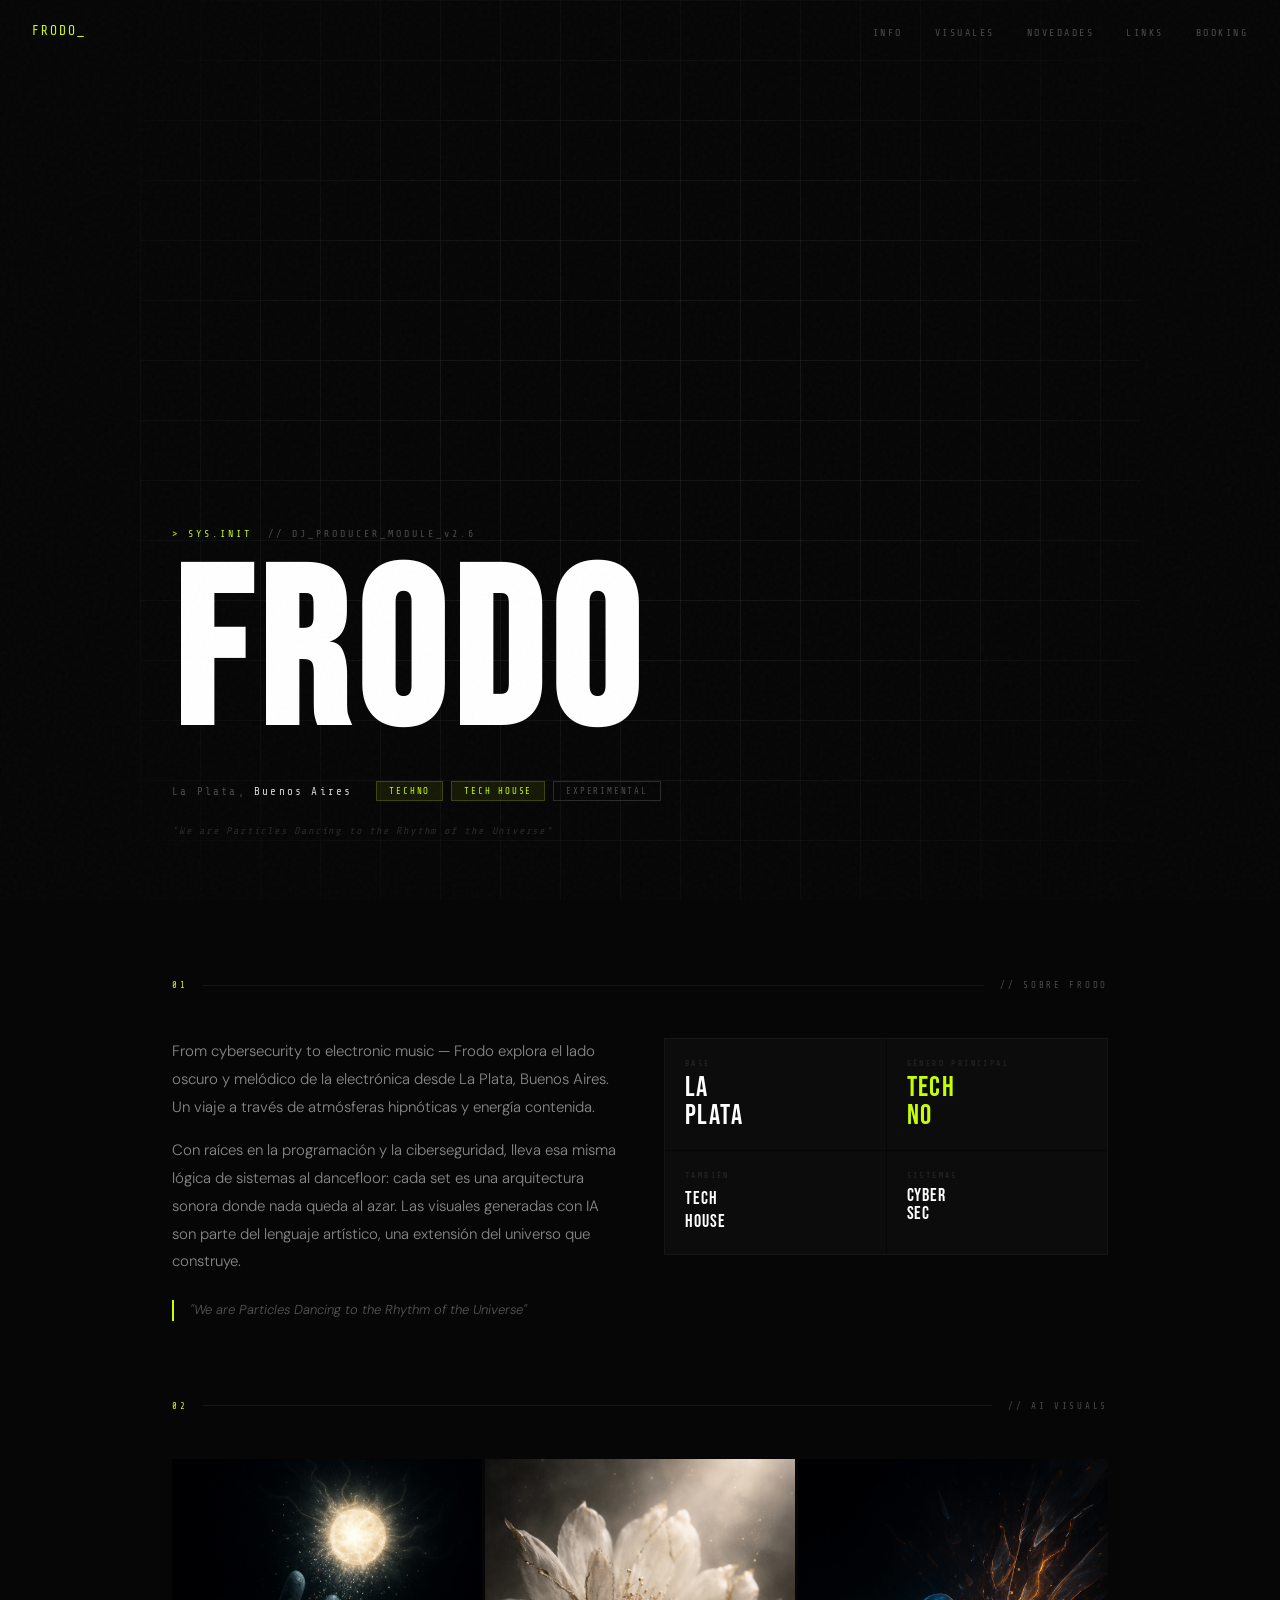
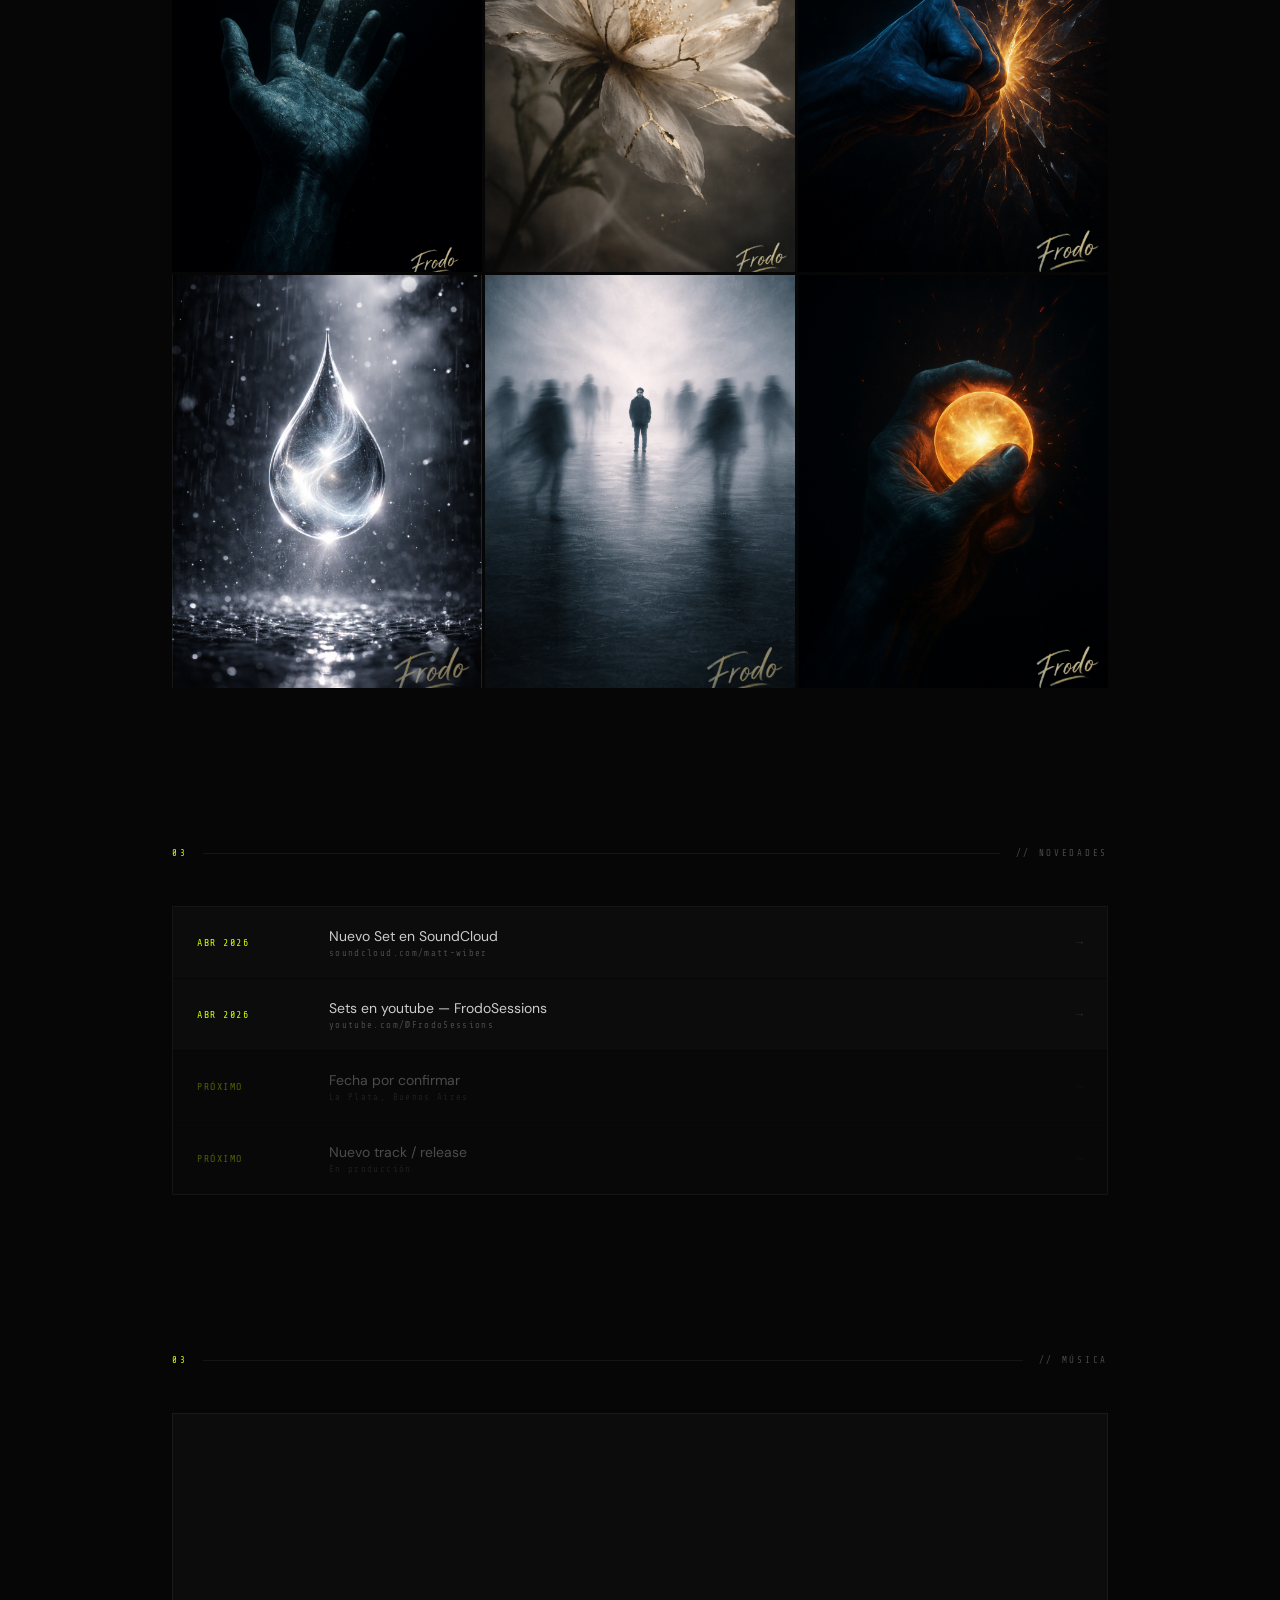
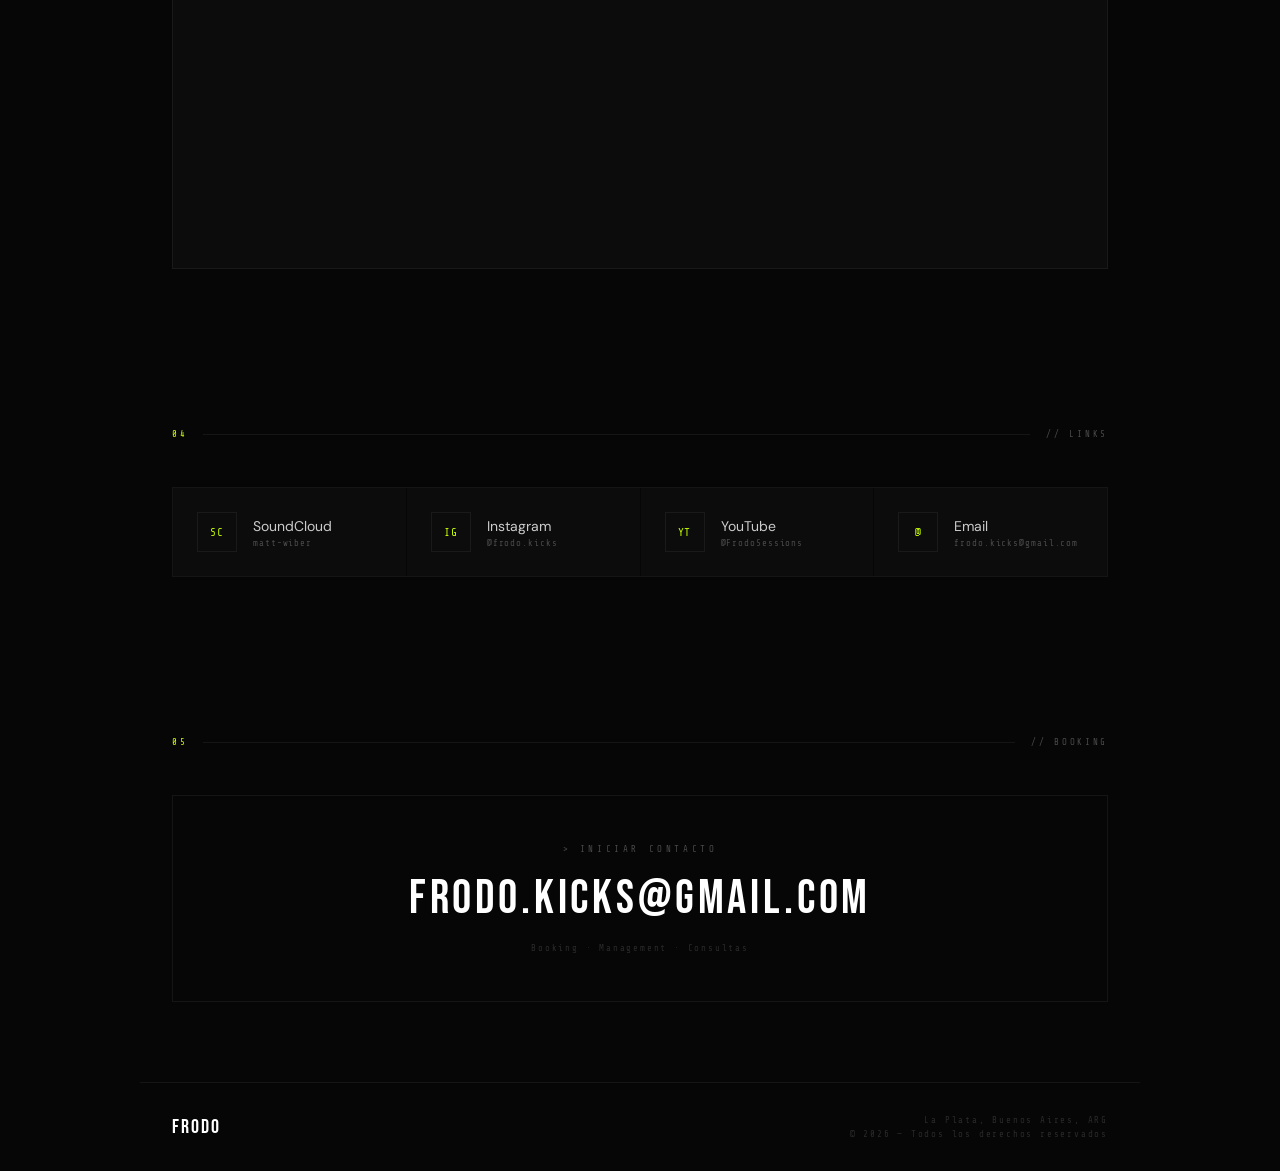
==== commit d61b387f: "feat: agregar widget de SoundCloud con perfil embebido" ====
--- a/index.html
+++ b/index.html
@@ -177,6 +177,20 @@
     </div>
   </section>
 
+  <!-- SOUNDCLOUD WIDGET -->
+<section id="music">
+  <div class="section-header">
+    <span class="section-num">03</span>
+    <div class="section-line"></div>
+    <span class="section-title">// Música</span>
+  </div>
+  <div class="sc-player">
+    <iframe width="100%" height="450" scrolling="no" frameborder="no" allow="autoplay"
+      src="https://w.soundcloud.com/player/?url=https%3A//soundcloud.com/matt-wiber&color=%23c8ff00&auto_play=false&hide_related=true&show_comments=false&show_user=true&show_reposts=false&show_teaser=false&visual=false">
+    </iframe>
+  </div>
+</section>
+
   <!-- LINKS -->
   <section id="links">
     <div class="section-header">
--- a/style.css
+++ b/style.css
@@ -42,6 +42,16 @@
   z-index: 9999;
 }
 
+.sc-player {
+  border: 1px solid var(--border);
+  background: var(--bg-1);
+  padding: 2px;
+}
+
+.sc-player iframe {
+  display: block;
+}
+
 /* NAV */
 nav {
   position: fixed;
@@ -327,12 +337,6 @@
   background: var(--bg-1);
   aspect-ratio: 3/4;
   cursor: pointer;
-}
-
-/* item 1 ocupa las 2 primeras columnas, más alto */
-.gallery-item:nth-child(1) {
-  grid-column: span 2;
-  aspect-ratio: 2/2;
 }
 
 .gallery-item img {
